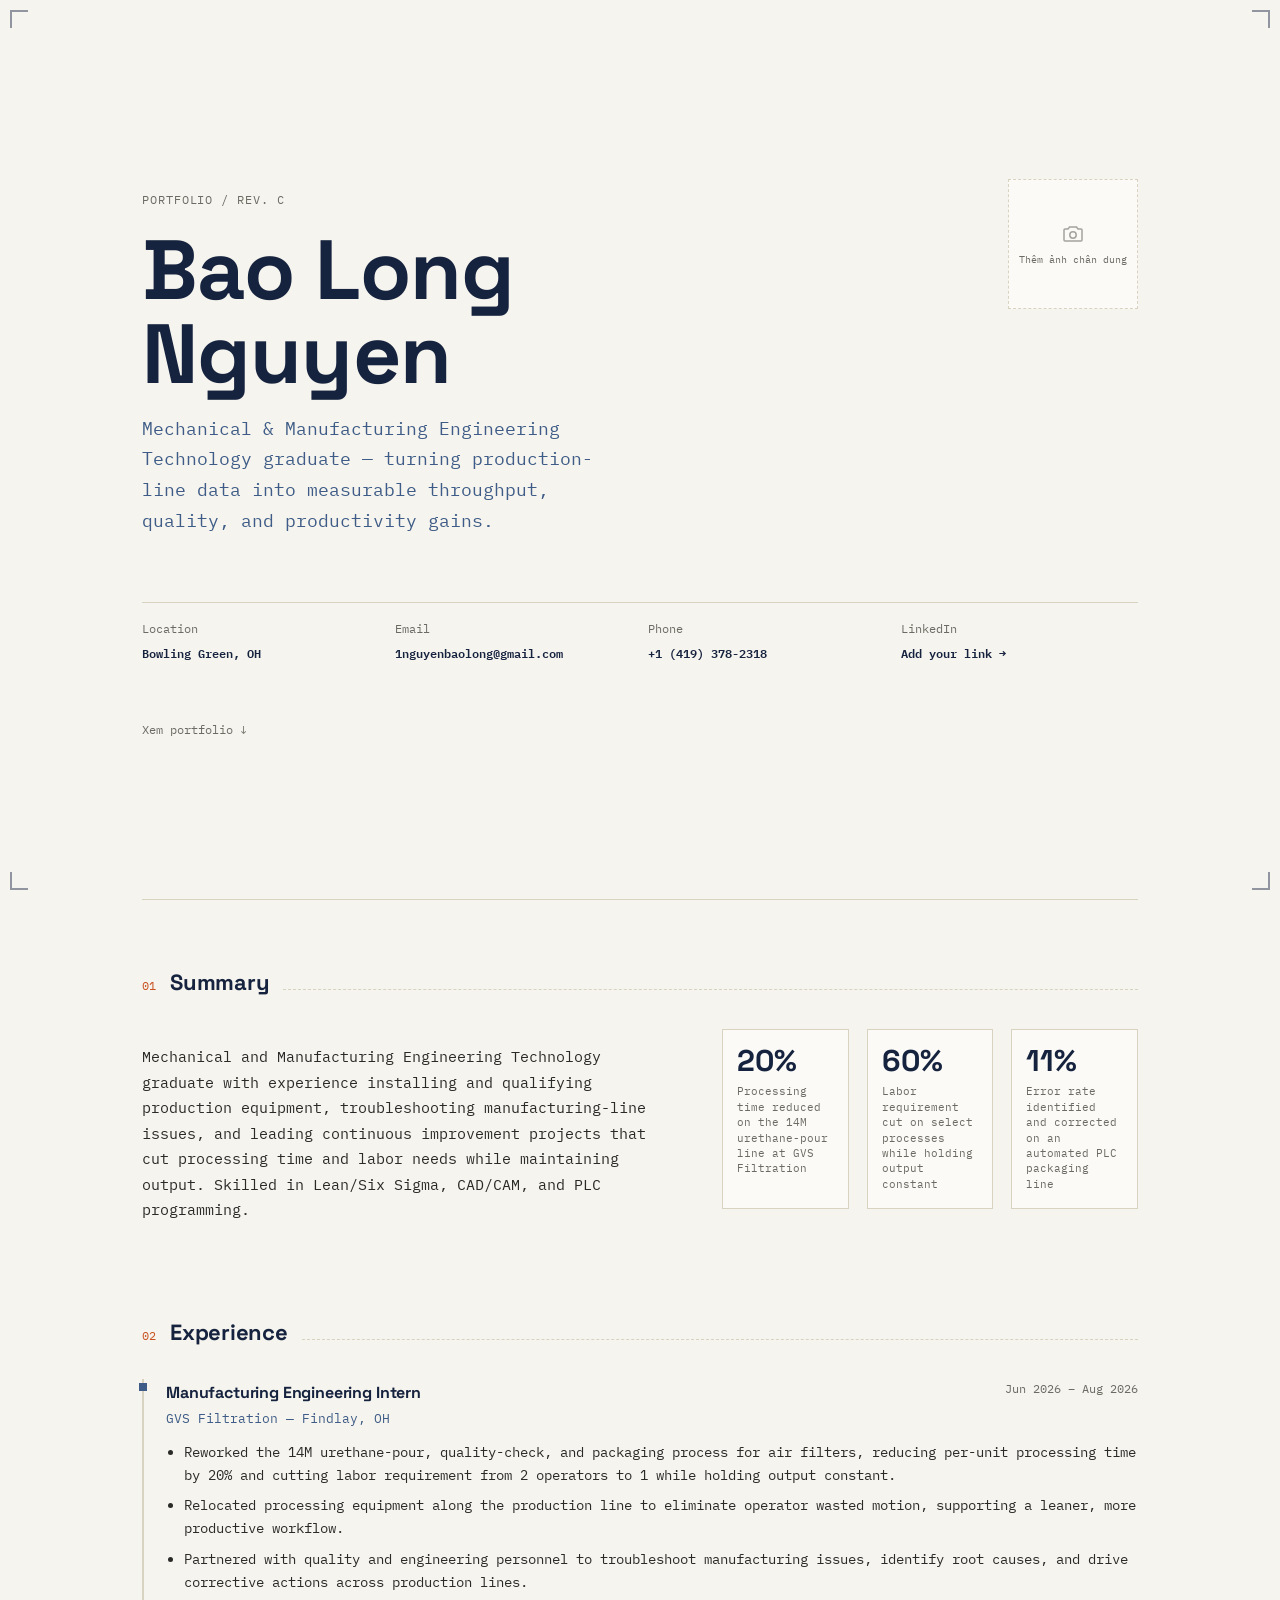
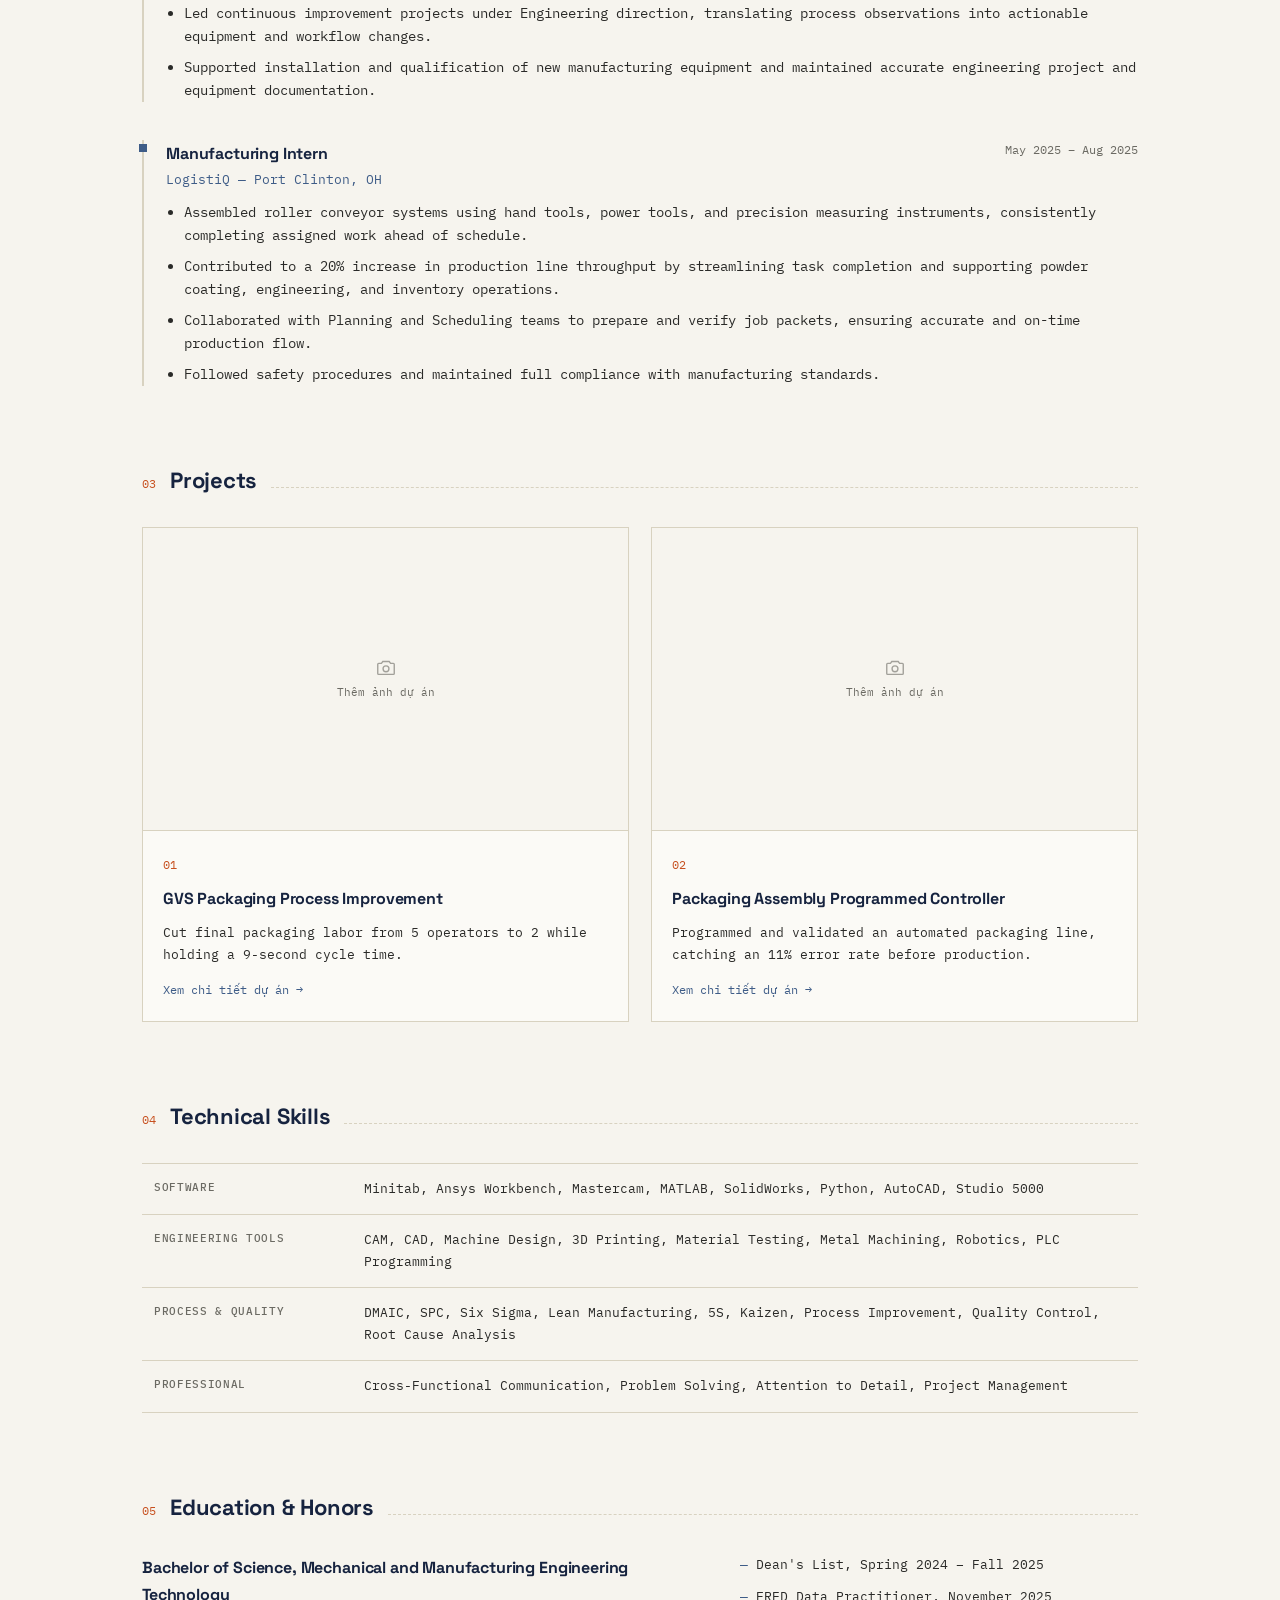
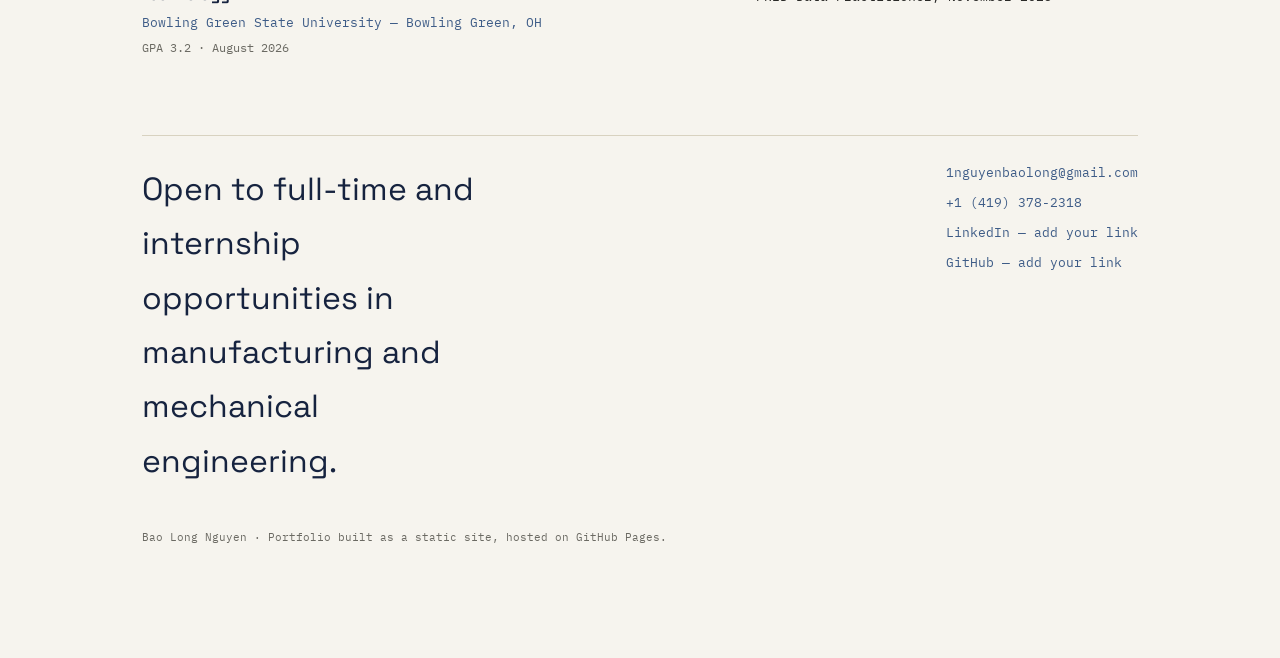
==== index.html @ e4878fff "Add initial portfolio HTML structureAdd cover-page homepage" ====
<!DOCTYPE html>
<html lang="en">
<head>
<meta charset="UTF-8">
<meta name="viewport" content="width=device-width, initial-scale=1.0">
<title>Bao Long Nguyen — Manufacturing &amp; Mechanical Engineering</title>
<meta name="description" content="Portfolio of Bao Long Nguyen, Manufacturing and Mechanical Engineering Technology graduate.">
<link rel="preconnect" href="https://fonts.googleapis.com">
<link rel="preconnect" href="https://fonts.gstatic.com" crossorigin>
<link href="https://fonts.googleapis.com/css2?family=Space+Grotesk:wght@500;600;700&family=IBM+Plex+Mono:wght@400;500;600&display=swap" rel="stylesheet">
<link rel="stylesheet" href="style.css">
</head>
<body>
<div class="corner-tl"></div><div class="corner-tr"></div><div class="corner-bl"></div><div class="corner-br"></div>

<div class="sheet">
  <header class="cover">
    <div class="cover-top">
      <div>
        <p class="label">Portfolio / Rev. C</p>
        <h1>Bao Long<br>Nguyen</h1>
      </div>
      <div class="photo-slot" id="profile-photo">
        <svg viewBox="0 0 24 24" fill="none" stroke="currentColor" stroke-width="1.5"><path d="M4 8h3l1.5-2h7L17 8h3a1 1 0 0 1 1 1v10a1 1 0 0 1-1 1H4a1 1 0 0 1-1-1V9a1 1 0 0 1 1-1z"/><circle cx="12" cy="14" r="3.2"/></svg>
        <span>Thêm ảnh chân dung</span>
      </div>
    </div>
    <p class="role">Mechanical &amp; Manufacturing Engineering Technology graduate — turning production-line data into measurable throughput, quality, and productivity gains.</p>
    <div class="titleblock">
      <div><span class="k">Location</span><span class="v">Bowling Green, OH</span></div>
      <div><span class="k">Email</span><a class="v" href="mailto:1nguyenbaolong@gmail.com">1nguyenbaolong@gmail.com</a></div>
      <div><span class="k">Phone</span><span class="v">+1 (419) 378-2318</span></div>
      <div><span class="k">LinkedIn</span><a class="v" href="#" target="_blank" rel="noopener">Add your link →</a></div>
    </div>
    <a class="scroll-cue" href="#about">Xem portfolio ↓</a>
  </header>

  <section id="about">
    <div class="sec-head"><span class="tag">01</span><h2>Summary</h2><div class="rule"></div></div>
    <div class="about-grid">
      <p>
        Mechanical and Manufacturing Engineering Technology graduate with experience installing and qualifying
        production equipment, troubleshooting manufacturing-line issues, and leading continuous improvement
        projects that cut processing time and labor needs while maintaining output. Skilled in Lean/Six Sigma,
        CAD/CAM, and PLC programming.
      </p>
      <div class="metrics">
        <div class="metric"><div class="num">20%</div><div class="cap">Processing time reduced on the 14M urethane-pour line at GVS Filtration</div></div>
        <div class="metric"><div class="num">60%</div><div class="cap">Labor requirement cut on select processes while holding output constant</div></div>
        <div class="metric"><div class="num">11%</div><div class="cap">Error rate identified and corrected on an automated PLC packaging line</div></div>
      </div>
    </div>
  </section>

  <section id="experience">
    <div class="sec-head"><span class="tag">02</span><h2>Experience</h2><div class="rule"></div></div>
    <div class="job">
      <div class="job-head">
        <div><h3>Manufacturing Engineering Intern</h3><div class="org">GVS Filtration — Findlay, OH</div></div>
        <div class="when">Jun 2026 – Aug 2026</div>
      </div>
      <ul>
        <li>Reworked the 14M urethane-pour, quality-check, and packaging process for air filters, reducing per-unit processing time by 20% and cutting labor requirement from 2 operators to 1 while holding output constant.</li>
        <li>Relocated processing equipment along the production line to eliminate operator wasted motion, supporting a leaner, more productive workflow.</li>
        <li>Partnered with quality and engineering personnel to troubleshoot manufacturing issues, identify root causes, and drive corrective actions across production lines.</li>
        <li>Led continuous improvement projects under Engineering direction, translating process observations into actionable equipment and workflow changes.</li>
        <li>Supported installation and qualification of new manufacturing equipment and maintained accurate engineering project and equipment documentation.</li>
      </ul>
    </div>
    <div class="job">
      <div class="job-head">
        <div><h3>Manufacturing Intern</h3><div class="org">LogistiQ — Port Clinton, OH</div></div>
        <div class="when">May 2025 – Aug 2025</div>
      </div>
      <ul>
        <li>Assembled roller conveyor systems using hand tools, power tools, and precision measuring instruments, consistently completing assigned work ahead of schedule.</li>
        <li>Contributed to a 20% increase in production line throughput by streamlining task completion and supporting powder coating, engineering, and inventory operations.</li>
        <li>Collaborated with Planning and Scheduling teams to prepare and verify job packets, ensuring accurate and on-time production flow.</li>
        <li>Followed safety procedures and maintained full compliance with manufacturing standards.</li>
      </ul>
    </div>
  </section>

  <section id="projects">
    <div class="sec-head"><span class="tag">03</span><h2>Projects</h2><div class="rule"></div></div>
    <div class="proj-grid">
      <a class="proj-card" href="projects/gvs-packaging.html">
        <div class="thumb">
          <svg viewBox="0 0 24 24" fill="none" stroke="currentColor" stroke-width="1.5"><path d="M4 8h3l1.5-2h7L17 8h3a1 1 0 0 1 1 1v10a1 1 0 0 1-1 1H4a1 1 0 0 1-1-1V9a1 1 0 0 1 1-1z"/><circle cx="12" cy="14" r="3.2"/></svg>
          <span>Thêm ảnh dự án</span>
        </div>
        <div class="body">
          <span class="tag">01</span>
          <h3>GVS Packaging Process Improvement</h3>
          <p class="teaser">Cut final packaging labor from 5 operators to 2 while holding a 9-second cycle time.</p>
          <span class="view">Xem chi tiết dự án →</span>
        </div>
      </a>
      <a class="proj-card" href="projects/plc-controller.html">
        <div class="thumb">
          <svg viewBox="0 0 24 24" fill="none" stroke="currentColor" stroke-width="1.5"><path d="M4 8h3l1.5-2h7L17 8h3a1 1 0 0 1 1 1v10a1 1 0 0 1-1 1H4a1 1 0 0 1-1-1V9a1 1 0 0 1 1-1z"/><circle cx="12" cy="14" r="3.2"/></svg>
          <span>Thêm ảnh dự án</span>
        </div>
        <div class="body">
          <span class="tag">02</span>
          <h3>Packaging Assembly Programmed Controller</h3>
          <p class="teaser">Programmed and validated an automated packaging line, catching an 11% error rate before production.</p>
          <span class="view">Xem chi tiết dự án →</span>
        </div>
      </a>
    </div>
  </section>

  <section id="skills">
    <div class="sec-head"><span class="tag">04</span><h2>Technical Skills</h2><div class="rule"></div></div>
    <table class="spec">
      <tr><th>Software</th><td>Minitab, Ansys Workbench, Mastercam, MATLAB, SolidWorks, Python, AutoCAD, Studio 5000</td></tr>
      <tr><th>Engineering Tools</th><td>CAM, CAD, Machine Design, 3D Printing, Material Testing, Metal Machining, Robotics, PLC Programming</td></tr>
      <tr><th>Process &amp; Quality</th><td>DMAIC, SPC, Six Sigma, Lean Manufacturing, 5S, Kaizen, Process Improvement, Quality Control, Root Cause Analysis</td></tr>
      <tr><th>Professional</th><td>Cross-Functional Communication, Problem Solving, Attention to Detail, Project Management</td></tr>
    </table>
  </section>

  <section id="education">
    <div class="sec-head"><span class="tag">05</span><h2>Education &amp; Honors</h2><div class="rule"></div></div>
    <div class="edu-grid">
      <div>
        <h3>Bachelor of Science, Mechanical and Manufacturing Engineering Technology</h3>
        <div class="org">Bowling Green State University — Bowling Green, OH</div>
        <div class="when">GPA 3.2 · August 2026</div>
      </div>
      <ul class="honors">
        <li>Dean's List, Spring 2024 – Fall 2025</li>
        <li>FRED Data Practitioner, November 2025</li>
      </ul>
    </div>
  </section>

  <footer id="contact">
    <div class="big">Open to full-time and internship opportunities in manufacturing and mechanical engineering.</div>
    <div class="links">
      <a href="mailto:1nguyenbaolong@gmail.com">1nguyenbaolong@gmail.com</a>
      <a href="tel:+14193782318">+1 (419) 378-2318</a>
      <a href="#" target="_blank" rel="noopener">LinkedIn — add your link</a>
      <a href="#" target="_blank" rel="noopener">GitHub — add your link</a>
    </div>
  </footer>
  <p class="fine">Bao Long Nguyen · Portfolio built as a static site, hosted on GitHub Pages.</p>
</div>

<script>
  const PROFILE_PHOTO = null; // <-- thay null bằng đường dẫn ảnh, ví dụ "images/profile.jpg"
  if (PROFILE_PHOTO) {
    document.getElementById('profile-photo').innerHTML = `<img src="${PROFILE_PHOTO}" alt="Bao Long Nguyen">`;
  }
</script>
</body>
</html>
---- style.css ----
:root{
  --ink:#16233F;
  --paper:#F6F4EE;
  --paper-raised:#FBFAF6;
  --line:#D8D2C0;
  --steel:#3E5C87;
  --signal:#C7501F;
  --graphite:#2A2A28;
  --muted:#6B6A63;
}
*{box-sizing:border-box;}
html{scroll-behavior:smooth;}
body{
  margin:0; background:var(--paper); color:var(--graphite);
  font-family:'IBM Plex Mono', ui-monospace, SFMono-Regular, Menlo, monospace;
  font-size:15px; line-height:1.7; -webkit-font-smoothing:antialiased;
}
h1,h2,h3,h4{ font-family:'Space Grotesk', ui-sans-serif, system-ui, sans-serif; color:var(--ink); margin:0; letter-spacing:-0.01em; }
a{ color:var(--steel); }
a:focus-visible, button:focus-visible{ outline:2px solid var(--signal); outline-offset:3px; }

.sheet{ max-width:1040px; margin:0 auto; padding:0 22px 60px; position:relative; }
.corner-tl, .corner-tr, .corner-bl, .corner-br{
  content:""; position:fixed; width:18px; height:18px; border-color:var(--ink); border-style:solid; opacity:.45; z-index:5;
}
.corner-tl{ top:10px; left:10px; border-width:2px 0 0 2px; }
.corner-tr{ top:10px; right:10px; border-width:2px 2px 0 0; }
.corner-bl{ bottom:10px; left:10px; border-width:0 0 2px 2px; }
.corner-br{ bottom:10px; right:10px; border-width:0 2px 2px 0; }

.label{ font-family:'IBM Plex Mono', monospace; font-size:11.5px; letter-spacing:.08em; text-transform:uppercase; color:var(--muted); }

/* Top nav shown on project pages */
.pagenav{ max-width:1040px; margin:0 auto; padding:22px 22px 0; }
.pagenav a{ color:var(--ink); text-decoration:none; font-size:12.5px; letter-spacing:.06em; text-transform:uppercase; }
.pagenav a:hover{ color:var(--signal); }

/* COVER — full-height title page */
.cover{
  min-height:100svh; display:flex; flex-direction:column; justify-content:center;
  padding:60px 0 40px; border-bottom:1px solid var(--line);
}
.cover-top{ display:flex; justify-content:space-between; align-items:flex-start; gap:24px; }
.cover h1{ font-size:clamp(42px,8vw,84px); line-height:1; margin-top:18px; }
.cover .role{ margin-top:18px; font-size:18px; color:var(--steel); max-width:44ch; }
.cover .titleblock{ margin-top:48px; border-top:1px solid var(--line); padding-top:16px; display:grid; grid-template-columns:repeat(4,1fr); gap:16px; }
.cover .titleblock div{ font-size:12px; }
.cover .titleblock .k{ color:var(--muted); display:block; margin-bottom:3px; }
.cover .titleblock .v{ color:var(--ink); font-weight:600; text-decoration:none; }
.cover .titleblock a.v:hover{ color:var(--signal); }
.scroll-cue{ margin-top:56px; font-size:12px; color:var(--muted); text-decoration:none; display:inline-block; }
.scroll-cue:hover{ color:var(--signal); }

.photo-slot{
  width:130px; height:130px; border:1.5px dashed var(--line); background:var(--paper-raised);
  display:flex; flex-direction:column; align-items:center; justify-content:center; gap:8px;
  text-align:center; padding:10px; color:var(--muted); font-size:10px; line-height:1.4; flex-shrink:0;
}
.photo-slot img{ width:100%; height:100%; object-fit:cover; }
.photo-slot svg{ width:24px; height:24px; opacity:.6; }

section{ margin-bottom:76px; scroll-margin-top:24px; }
.sec-head{ display:flex; align-items:baseline; gap:14px; margin:64px 0 28px; }
.sec-head .tag{ color:var(--signal); font-size:12px; }
.sec-head h2{ font-size:22px; }
.sec-head .rule{ flex:1; border-top:1px dashed var(--line); }

.about-grid{ display:grid; grid-template-columns:1.3fr 1fr; gap:40px; align-items:start; }
.about-grid p{ max-width:56ch; color:var(--graphite); }
.metrics{ display:grid; grid-template-columns:1fr 1fr 1fr; gap:18px; }
.metric{ border:1px solid var(--line); background:var(--paper-raised); padding:16px 14px; }
.metric .num{ font-family:'Space Grotesk', sans-serif; font-size:30px; font-weight:700; color:var(--ink); line-height:1; }
.metric .cap{ margin-top:8px; font-size:11px; color:var(--muted); line-height:1.4; }

.job{ border-left:2px solid var(--line); padding-left:22px; margin-bottom:38px; position:relative; }
.job::before{ content:""; position:absolute; left:-5px; top:4px; width:8px; height:8px; background:var(--steel); }
.job-head{ display:flex; flex-wrap:wrap; justify-content:space-between; gap:8px 20px; margin-bottom:10px; }
.job-head h3{ font-size:16px; }
.job-head .org{ color:var(--steel); font-size:13px; margin-top:2px; }
.job-head .when{ font-size:12px; color:var(--muted); white-space:nowrap; }
.job ul{ margin:0; padding-left:18px; }
.job li{ margin-bottom:8px; font-size:13.5px; color:var(--graphite); }

/* PROJECT TEASER GRID on the cover page */
.proj-grid{ display:grid; grid-template-columns:1fr 1fr; gap:22px; }
.proj-card{ display:block; border:1px solid var(--line); background:var(--paper-raised); text-decoration:none; color:inherit; }
.proj-card:hover{ border-color:var(--steel); }
.proj-card .thumb{
  aspect-ratio:16/10; border-bottom:1px solid var(--line); background:var(--paper);
  display:flex; flex-direction:column; align-items:center; justify-content:center; gap:6px;
  color:var(--muted); font-size:10.5px; text-align:center;
}
.proj-card .thumb svg{ width:22px; height:22px; opacity:.6; }
.proj-card .body{ padding:20px; }
.proj-card .tag{ color:var(--signal); font-size:12px; }
.proj-card h3{ font-size:16px; margin-top:8px; }
.proj-card .teaser{ font-size:13px; color:var(--graphite); margin-top:10px; }
.proj-card .view{ display:block; margin-top:14px; font-size:12px; color:var(--steel); }
.proj-card:hover .view{ color:var(--signal); }

/* PROJECT PAGE */
.proj-hero{ padding-top:36px; margin-bottom:36px; }
.proj-hero h1{ font-size:clamp(30px,5vw,44px); max-width:20ch; }
.proj-hero .when{ display:block; margin-top:10px; font-size:12.5px; color:var(--muted); }
.proj-hero .outcome{ font-family:'Space Grotesk', sans-serif; font-size:19px; font-weight:600; color:var(--ink); max-width:70ch; margin-top:22px; line-height:1.45; }

.visuals-big{ display:grid; grid-template-columns:1.6fr 1fr; gap:14px; margin-bottom:56px; }
.visuals-big .visual-slot:first-child{ grid-row:span 2; }
.visual-slot{
  aspect-ratio:4/3; border:1.5px dashed var(--line); background:var(--paper-raised);
  display:flex; flex-direction:column; align-items:center; justify-content:center; gap:8px;
  color:var(--muted); font-size:11px; text-align:center; padding:8px;
}
.visual-slot svg{ width:26px; height:26px; opacity:.6; }
.visuals-big img{ width:100%; height:100%; object-fit:cover; display:block; border:1px solid var(--line); }

.proj-body{ display:grid; grid-template-columns:1fr 1fr 1fr; gap:28px; margin-bottom:60px; }
.proj-body h4{ font-size:11px; text-transform:uppercase; letter-spacing:.06em; color:var(--muted); margin-bottom:12px; font-weight:500; font-family:'IBM Plex Mono',monospace; }
.proj-body p{ font-size:13.5px; color:var(--graphite); margin:0; }
.proj-body ul{ margin:0; padding-left:16px; }
.proj-body li{ font-size:13.5px; margin-bottom:8px; color:var(--graphite); }

/* SKILLS spec table */
.spec{ width:100%; border-collapse:collapse; font-size:13px; }
.spec tr{ border-top:1px solid var(--line); }
.spec tr:last-child{ border-bottom:1px solid var(--line); }
.spec th, .spec td{ text-align:left; padding:14px 12px; vertical-align:top; }
.spec th{ width:210px; color:var(--muted); font-weight:500; text-transform:uppercase; font-size:11px; letter-spacing:.06em; }
.spec td{ color:var(--graphite); }

.edu-grid{ display:grid; grid-template-columns:1.4fr 1fr; gap:40px; }
.edu-grid h3{ font-size:16px; }
.edu-grid .org{ color:var(--steel); font-size:13px; margin-top:4px; }
.edu-grid .when{ font-size:12px; color:var(--muted); margin-top:4px; }
.honors{ padding:0; margin:0; }
.honors li{ font-size:13px; margin-bottom:10px; color:var(--graphite); list-style:none; padding-left:16px; position:relative; }
.honors li::before{ content:"—"; position:absolute; left:0; color:var(--steel); }

footer{ border-top:1px solid var(--line); padding-top:26px; display:flex; flex-wrap:wrap; justify-content:space-between; gap:20px; }
footer .big{ font-family:'Space Grotesk', sans-serif; font-size:clamp(22px,4vw,32px); color:var(--ink); max-width:16ch; }
footer .links{ display:flex; flex-direction:column; gap:8px; font-size:13px; }
footer .links a{ text-decoration:none; }
footer .links a:hover{ color:var(--signal); }
.fine{ margin-top:40px; font-size:11px; color:var(--muted); padding-bottom:40px; }

@media (max-width: 760px){
  .cover-top{ flex-direction:column; }
  .about-grid, .edu-grid{ grid-template-columns:1fr; }
  .cover .titleblock{ grid-template-columns:1fr 1fr; }
  .metrics{ grid-template-columns:1fr; }
  .proj-grid{ grid-template-columns:1fr; }
  .visuals-big{ grid-template-columns:1fr; }
  .visuals-big .visual-slot:first-child{ grid-row:auto; }
  .proj-body{ grid-template-columns:1fr; }
  .spec th{ width:140px; }
}
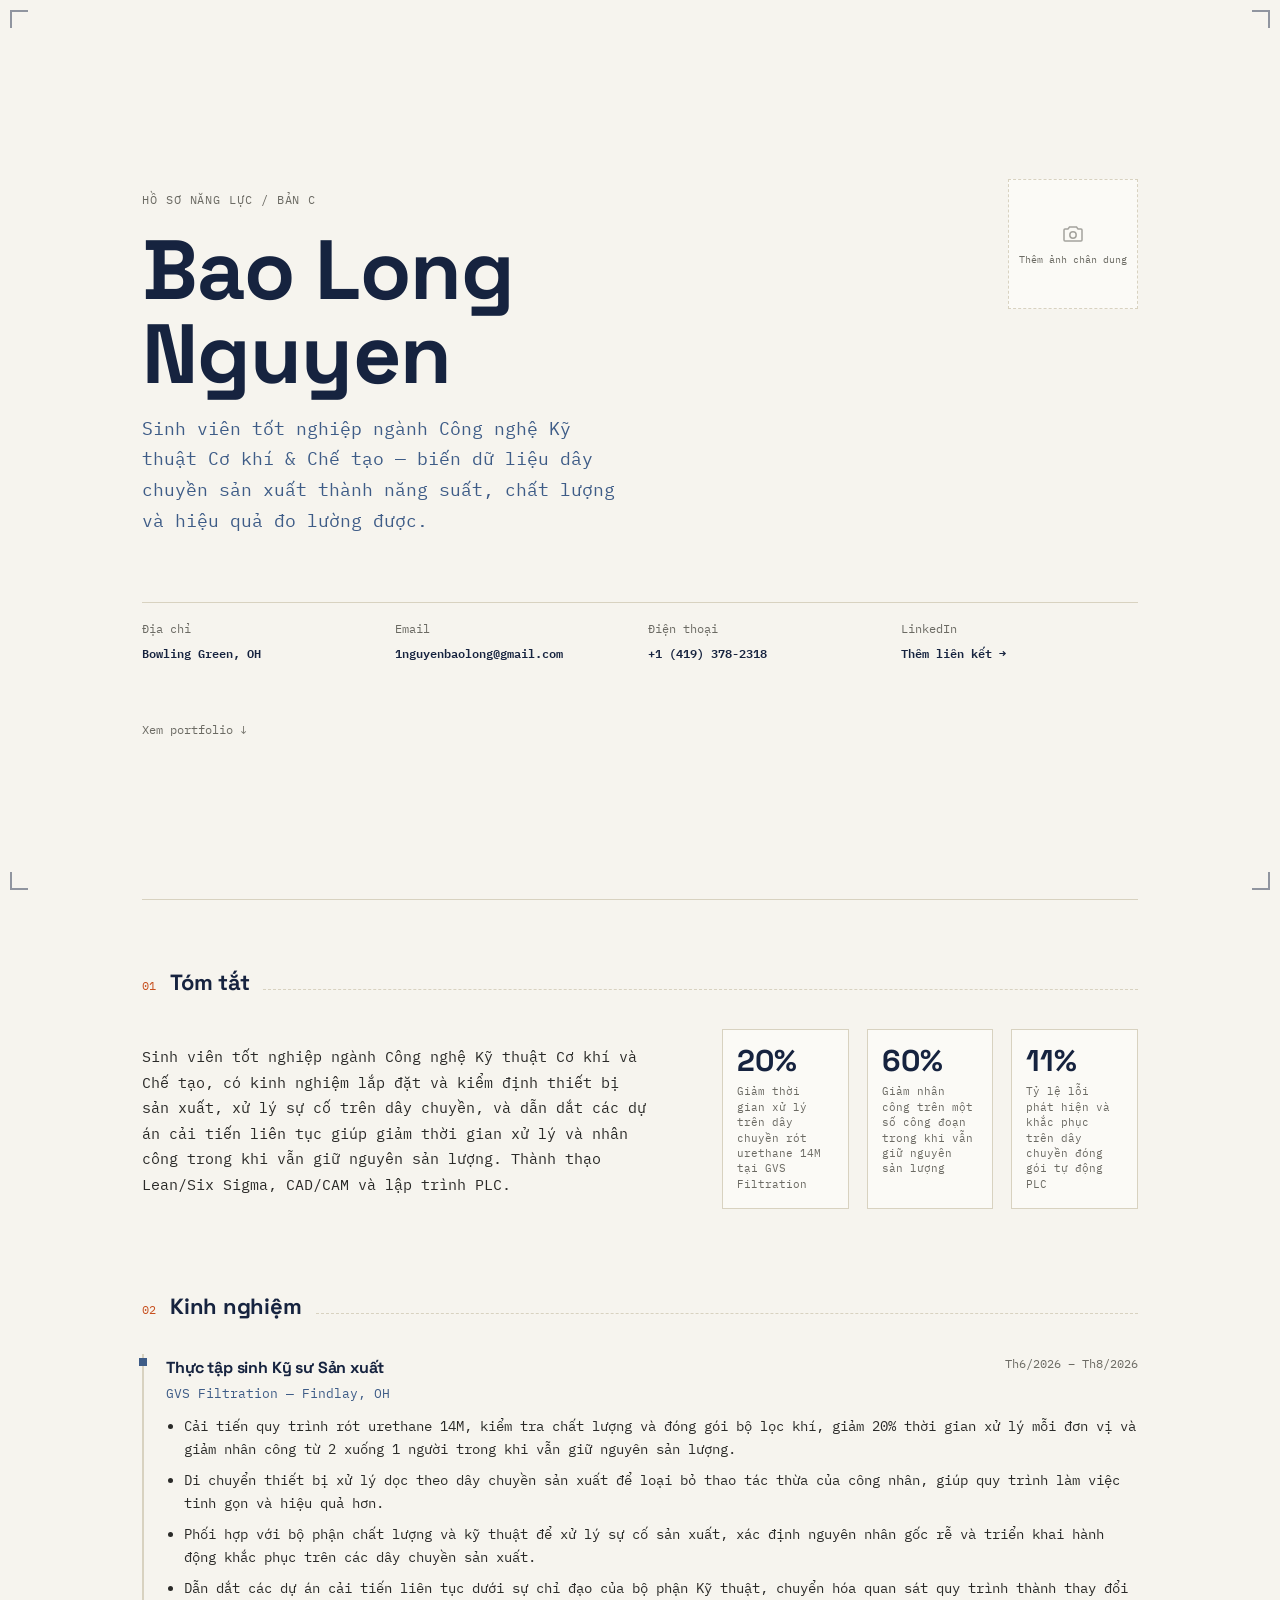
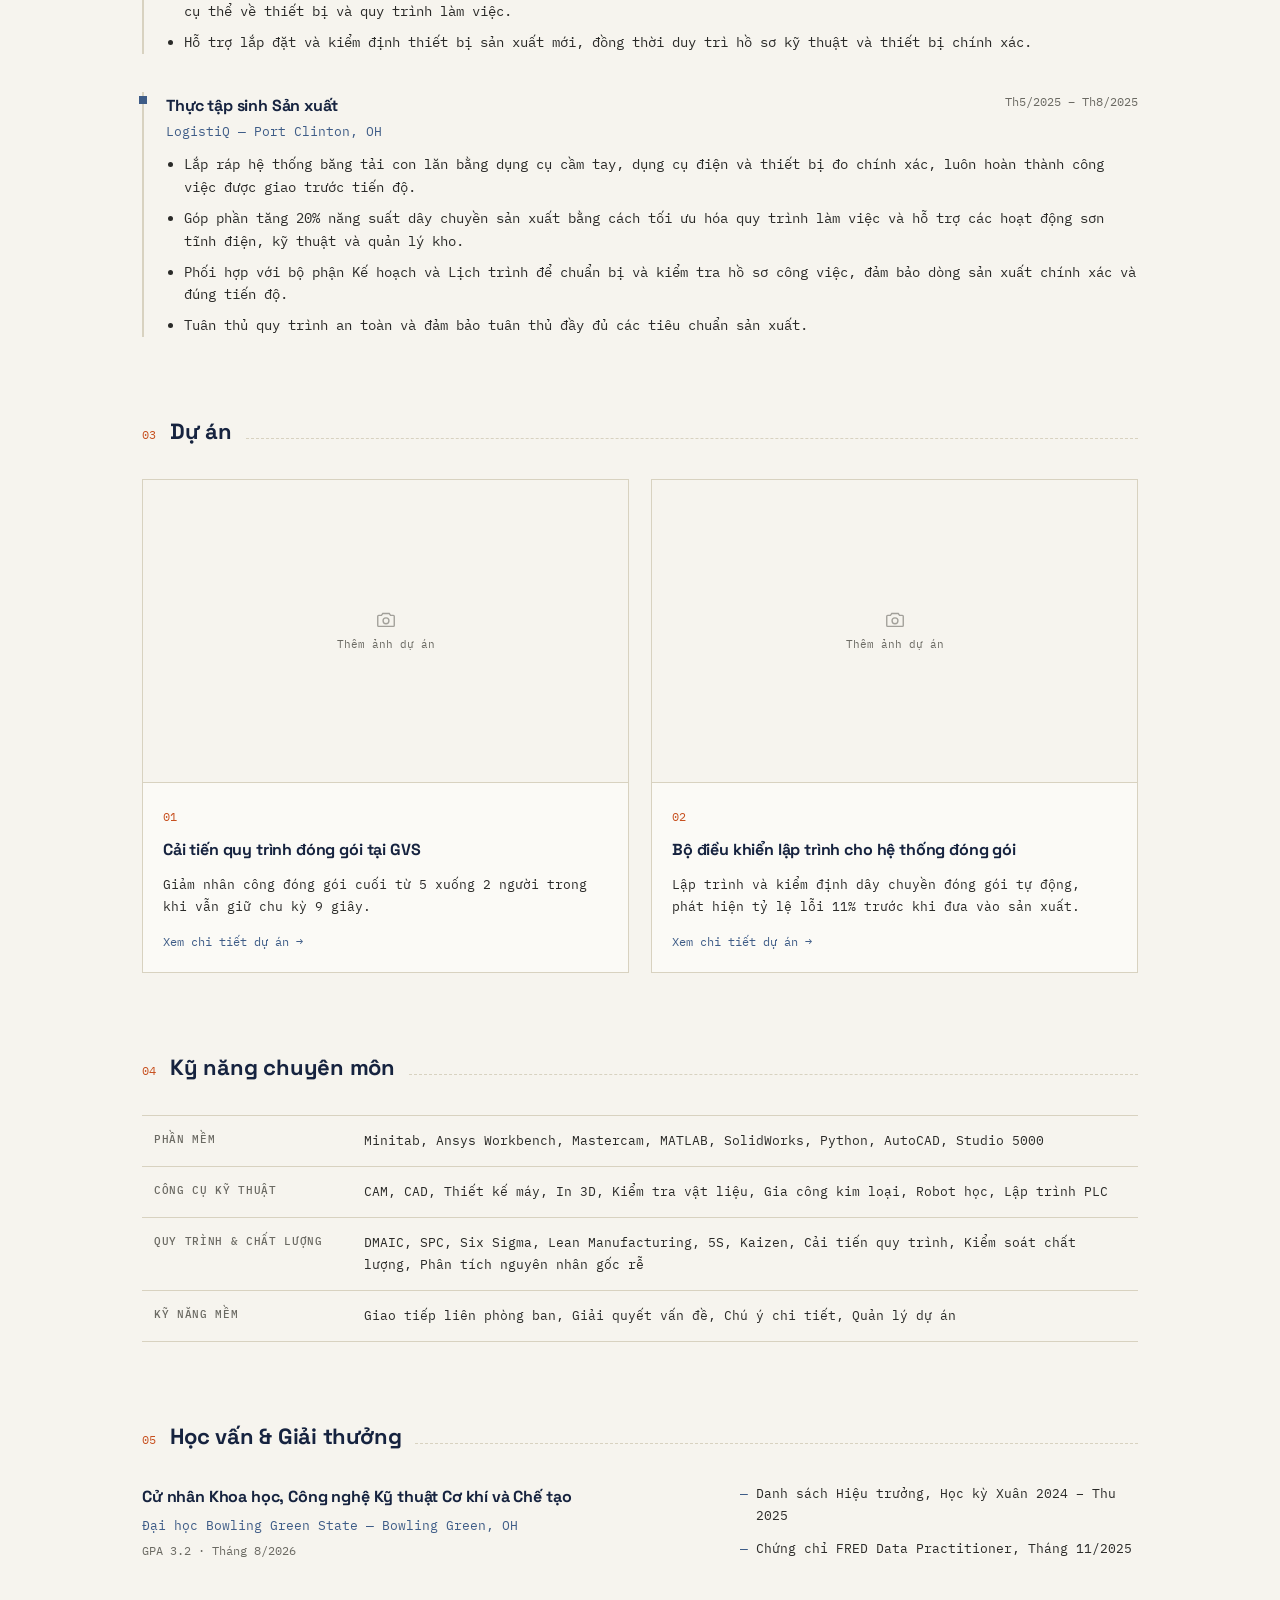
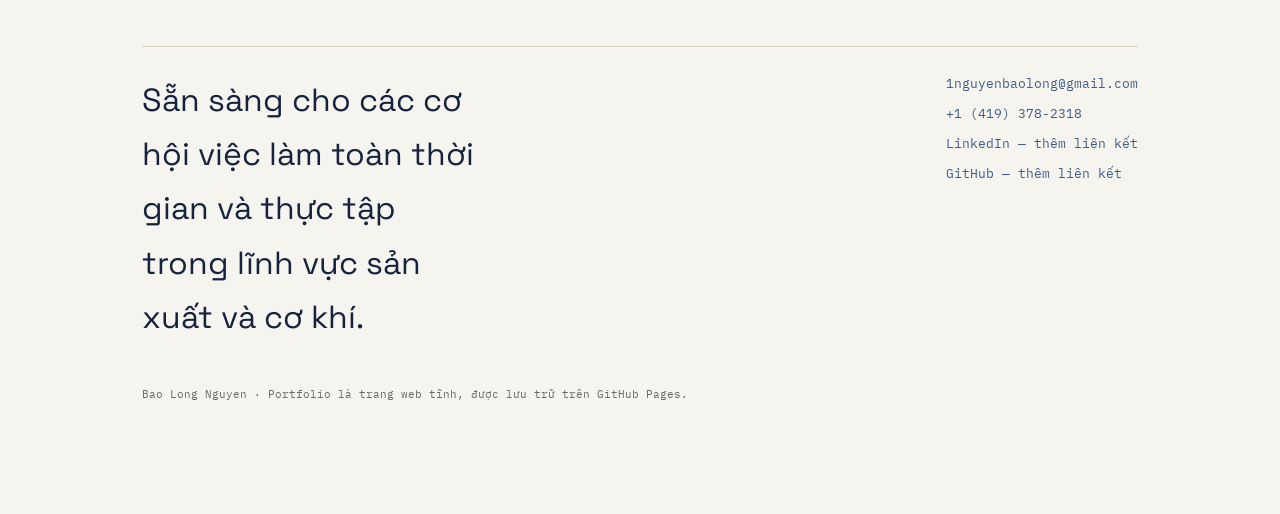
==== commit bbb71f60: "Translate index.html content to Vietnamese" ====
--- a/index.html
+++ b/index.html
@@ -1,10 +1,10 @@
 <!DOCTYPE html>
-<html lang="en">
+<html lang="vi">
 <head>
 <meta charset="UTF-8">
 <meta name="viewport" content="width=device-width, initial-scale=1.0">
-<title>Bao Long Nguyen — Manufacturing &amp; Mechanical Engineering</title>
-<meta name="description" content="Portfolio of Bao Long Nguyen, Manufacturing and Mechanical Engineering Technology graduate.">
+<title>Bao Long Nguyen — Kỹ sư Cơ khí &amp; Chế tạo</title>
+<meta name="description" content="Hồ sơ năng lực của Bao Long Nguyen, sinh viên tốt nghiệp ngành Công nghệ Kỹ thuật Cơ khí và Chế tạo.">
 <link rel="preconnect" href="https://fonts.googleapis.com">
 <link rel="preconnect" href="https://fonts.gstatic.com" crossorigin>
 <link href="https://fonts.googleapis.com/css2?family=Space+Grotesk:wght@500;600;700&family=IBM+Plex+Mono:wght@400;500;600&display=swap" rel="stylesheet">
@@ -17,7 +17,7 @@
   <header class="cover">
     <div class="cover-top">
       <div>
-        <p class="label">Portfolio / Rev. C</p>
+        <p class="label">Hồ sơ năng lực / Bản C</p>
         <h1>Bao Long<br>Nguyen</h1>
       </div>
       <div class="photo-slot" id="profile-photo">
@@ -25,64 +25,64 @@
         <span>Thêm ảnh chân dung</span>
       </div>
     </div>
-    <p class="role">Mechanical &amp; Manufacturing Engineering Technology graduate — turning production-line data into measurable throughput, quality, and productivity gains.</p>
+    <p class="role">Sinh viên tốt nghiệp ngành Công nghệ Kỹ thuật Cơ khí &amp; Chế tạo — biến dữ liệu dây chuyền sản xuất thành năng suất, chất lượng và hiệu quả đo lường được.</p>
     <div class="titleblock">
-      <div><span class="k">Location</span><span class="v">Bowling Green, OH</span></div>
+      <div><span class="k">Địa chỉ</span><span class="v">Bowling Green, OH</span></div>
       <div><span class="k">Email</span><a class="v" href="mailto:1nguyenbaolong@gmail.com">1nguyenbaolong@gmail.com</a></div>
-      <div><span class="k">Phone</span><span class="v">+1 (419) 378-2318</span></div>
-      <div><span class="k">LinkedIn</span><a class="v" href="#" target="_blank" rel="noopener">Add your link →</a></div>
+      <div><span class="k">Điện thoại</span><span class="v">+1 (419) 378-2318</span></div>
+      <div><span class="k">LinkedIn</span><a class="v" href="#" target="_blank" rel="noopener">Thêm liên kết →</a></div>
     </div>
     <a class="scroll-cue" href="#about">Xem portfolio ↓</a>
   </header>
 
   <section id="about">
-    <div class="sec-head"><span class="tag">01</span><h2>Summary</h2><div class="rule"></div></div>
+    <div class="sec-head"><span class="tag">01</span><h2>Tóm tắt</h2><div class="rule"></div></div>
     <div class="about-grid">
       <p>
-        Mechanical and Manufacturing Engineering Technology graduate with experience installing and qualifying
-        production equipment, troubleshooting manufacturing-line issues, and leading continuous improvement
-        projects that cut processing time and labor needs while maintaining output. Skilled in Lean/Six Sigma,
-        CAD/CAM, and PLC programming.
+        Sinh viên tốt nghiệp ngành Công nghệ Kỹ thuật Cơ khí và Chế tạo, có kinh nghiệm lắp đặt và kiểm định
+        thiết bị sản xuất, xử lý sự cố trên dây chuyền, và dẫn dắt các dự án cải tiến liên tục giúp giảm
+        thời gian xử lý và nhân công trong khi vẫn giữ nguyên sản lượng. Thành thạo Lean/Six Sigma, CAD/CAM
+        và lập trình PLC.
       </p>
       <div class="metrics">
-        <div class="metric"><div class="num">20%</div><div class="cap">Processing time reduced on the 14M urethane-pour line at GVS Filtration</div></div>
-        <div class="metric"><div class="num">60%</div><div class="cap">Labor requirement cut on select processes while holding output constant</div></div>
-        <div class="metric"><div class="num">11%</div><div class="cap">Error rate identified and corrected on an automated PLC packaging line</div></div>
+        <div class="metric"><div class="num">20%</div><div class="cap">Giảm thời gian xử lý trên dây chuyền rót urethane 14M tại GVS Filtration</div></div>
+        <div class="metric"><div class="num">60%</div><div class="cap">Giảm nhân công trên một số công đoạn trong khi vẫn giữ nguyên sản lượng</div></div>
+        <div class="metric"><div class="num">11%</div><div class="cap">Tỷ lệ lỗi phát hiện và khắc phục trên dây chuyền đóng gói tự động PLC</div></div>
       </div>
     </div>
   </section>
 
   <section id="experience">
-    <div class="sec-head"><span class="tag">02</span><h2>Experience</h2><div class="rule"></div></div>
+    <div class="sec-head"><span class="tag">02</span><h2>Kinh nghiệm</h2><div class="rule"></div></div>
     <div class="job">
       <div class="job-head">
-        <div><h3>Manufacturing Engineering Intern</h3><div class="org">GVS Filtration — Findlay, OH</div></div>
-        <div class="when">Jun 2026 – Aug 2026</div>
+        <div><h3>Thực tập sinh Kỹ sư Sản xuất</h3><div class="org">GVS Filtration — Findlay, OH</div></div>
+        <div class="when">Th6/2026 – Th8/2026</div>
       </div>
       <ul>
-        <li>Reworked the 14M urethane-pour, quality-check, and packaging process for air filters, reducing per-unit processing time by 20% and cutting labor requirement from 2 operators to 1 while holding output constant.</li>
-        <li>Relocated processing equipment along the production line to eliminate operator wasted motion, supporting a leaner, more productive workflow.</li>
-        <li>Partnered with quality and engineering personnel to troubleshoot manufacturing issues, identify root causes, and drive corrective actions across production lines.</li>
-        <li>Led continuous improvement projects under Engineering direction, translating process observations into actionable equipment and workflow changes.</li>
-        <li>Supported installation and qualification of new manufacturing equipment and maintained accurate engineering project and equipment documentation.</li>
+        <li>Cải tiến quy trình rót urethane 14M, kiểm tra chất lượng và đóng gói bộ lọc khí, giảm 20% thời gian xử lý mỗi đơn vị và giảm nhân công từ 2 xuống 1 người trong khi vẫn giữ nguyên sản lượng.</li>
+        <li>Di chuyển thiết bị xử lý dọc theo dây chuyền sản xuất để loại bỏ thao tác thừa của công nhân, giúp quy trình làm việc tinh gọn và hiệu quả hơn.</li>
+        <li>Phối hợp với bộ phận chất lượng và kỹ thuật để xử lý sự cố sản xuất, xác định nguyên nhân gốc rễ và triển khai hành động khắc phục trên các dây chuyền sản xuất.</li>
+        <li>Dẫn dắt các dự án cải tiến liên tục dưới sự chỉ đạo của bộ phận Kỹ thuật, chuyển hóa quan sát quy trình thành thay đổi cụ thể về thiết bị và quy trình làm việc.</li>
+        <li>Hỗ trợ lắp đặt và kiểm định thiết bị sản xuất mới, đồng thời duy trì hồ sơ kỹ thuật và thiết bị chính xác.</li>
       </ul>
     </div>
     <div class="job">
       <div class="job-head">
-        <div><h3>Manufacturing Intern</h3><div class="org">LogistiQ — Port Clinton, OH</div></div>
-        <div class="when">May 2025 – Aug 2025</div>
+        <div><h3>Thực tập sinh Sản xuất</h3><div class="org">LogistiQ — Port Clinton, OH</div></div>
+        <div class="when">Th5/2025 – Th8/2025</div>
       </div>
       <ul>
-        <li>Assembled roller conveyor systems using hand tools, power tools, and precision measuring instruments, consistently completing assigned work ahead of schedule.</li>
-        <li>Contributed to a 20% increase in production line throughput by streamlining task completion and supporting powder coating, engineering, and inventory operations.</li>
-        <li>Collaborated with Planning and Scheduling teams to prepare and verify job packets, ensuring accurate and on-time production flow.</li>
-        <li>Followed safety procedures and maintained full compliance with manufacturing standards.</li>
+        <li>Lắp ráp hệ thống băng tải con lăn bằng dụng cụ cầm tay, dụng cụ điện và thiết bị đo chính xác, luôn hoàn thành công việc được giao trước tiến độ.</li>
+        <li>Góp phần tăng 20% năng suất dây chuyền sản xuất bằng cách tối ưu hóa quy trình làm việc và hỗ trợ các hoạt động sơn tĩnh điện, kỹ thuật và quản lý kho.</li>
+        <li>Phối hợp với bộ phận Kế hoạch và Lịch trình để chuẩn bị và kiểm tra hồ sơ công việc, đảm bảo dòng sản xuất chính xác và đúng tiến độ.</li>
+        <li>Tuân thủ quy trình an toàn và đảm bảo tuân thủ đầy đủ các tiêu chuẩn sản xuất.</li>
       </ul>
     </div>
   </section>
 
   <section id="projects">
-    <div class="sec-head"><span class="tag">03</span><h2>Projects</h2><div class="rule"></div></div>
+    <div class="sec-head"><span class="tag">03</span><h2>Dự án</h2><div class="rule"></div></div>
     <div class="proj-grid">
       <a class="proj-card" href="projects/gvs-packaging.html">
         <div class="thumb">
@@ -91,8 +91,8 @@
         </div>
         <div class="body">
           <span class="tag">01</span>
-          <h3>GVS Packaging Process Improvement</h3>
-          <p class="teaser">Cut final packaging labor from 5 operators to 2 while holding a 9-second cycle time.</p>
+          <h3>Cải tiến quy trình đóng gói tại GVS</h3>
+          <p class="teaser">Giảm nhân công đóng gói cuối từ 5 xuống 2 người trong khi vẫn giữ chu kỳ 9 giây.</p>
           <span class="view">Xem chi tiết dự án →</span>
         </div>
       </a>
@@ -103,8 +103,8 @@
         </div>
         <div class="body">
           <span class="tag">02</span>
-          <h3>Packaging Assembly Programmed Controller</h3>
-          <p class="teaser">Programmed and validated an automated packaging line, catching an 11% error rate before production.</p>
+          <h3>Bộ điều khiển lập trình cho hệ thống đóng gói</h3>
+          <p class="teaser">Lập trình và kiểm định dây chuyền đóng gói tự động, phát hiện tỷ lệ lỗi 11% trước khi đưa vào sản xuất.</p>
           <span class="view">Xem chi tiết dự án →</span>
         </div>
       </a>
@@ -112,40 +112,40 @@
   </section>
 
   <section id="skills">
-    <div class="sec-head"><span class="tag">04</span><h2>Technical Skills</h2><div class="rule"></div></div>
+    <div class="sec-head"><span class="tag">04</span><h2>Kỹ năng chuyên môn</h2><div class="rule"></div></div>
     <table class="spec">
-      <tr><th>Software</th><td>Minitab, Ansys Workbench, Mastercam, MATLAB, SolidWorks, Python, AutoCAD, Studio 5000</td></tr>
-      <tr><th>Engineering Tools</th><td>CAM, CAD, Machine Design, 3D Printing, Material Testing, Metal Machining, Robotics, PLC Programming</td></tr>
-      <tr><th>Process &amp; Quality</th><td>DMAIC, SPC, Six Sigma, Lean Manufacturing, 5S, Kaizen, Process Improvement, Quality Control, Root Cause Analysis</td></tr>
-      <tr><th>Professional</th><td>Cross-Functional Communication, Problem Solving, Attention to Detail, Project Management</td></tr>
+      <tr><th>Phần mềm</th><td>Minitab, Ansys Workbench, Mastercam, MATLAB, SolidWorks, Python, AutoCAD, Studio 5000</td></tr>
+      <tr><th>Công cụ kỹ thuật</th><td>CAM, CAD, Thiết kế máy, In 3D, Kiểm tra vật liệu, Gia công kim loại, Robot học, Lập trình PLC</td></tr>
+      <tr><th>Quy trình &amp; Chất lượng</th><td>DMAIC, SPC, Six Sigma, Lean Manufacturing, 5S, Kaizen, Cải tiến quy trình, Kiểm soát chất lượng, Phân tích nguyên nhân gốc rễ</td></tr>
+      <tr><th>Kỹ năng mềm</th><td>Giao tiếp liên phòng ban, Giải quyết vấn đề, Chú ý chi tiết, Quản lý dự án</td></tr>
     </table>
   </section>
 
   <section id="education">
-    <div class="sec-head"><span class="tag">05</span><h2>Education &amp; Honors</h2><div class="rule"></div></div>
+    <div class="sec-head"><span class="tag">05</span><h2>Học vấn &amp; Giải thưởng</h2><div class="rule"></div></div>
     <div class="edu-grid">
       <div>
-        <h3>Bachelor of Science, Mechanical and Manufacturing Engineering Technology</h3>
-        <div class="org">Bowling Green State University — Bowling Green, OH</div>
-        <div class="when">GPA 3.2 · August 2026</div>
+        <h3>Cử nhân Khoa học, Công nghệ Kỹ thuật Cơ khí và Chế tạo</h3>
+        <div class="org">Đại học Bowling Green State — Bowling Green, OH</div>
+        <div class="when">GPA 3.2 · Tháng 8/2026</div>
       </div>
       <ul class="honors">
-        <li>Dean's List, Spring 2024 – Fall 2025</li>
-        <li>FRED Data Practitioner, November 2025</li>
+        <li>Danh sách Hiệu trưởng, Học kỳ Xuân 2024 – Thu 2025</li>
+        <li>Chứng chỉ FRED Data Practitioner, Tháng 11/2025</li>
       </ul>
     </div>
   </section>
 
   <footer id="contact">
-    <div class="big">Open to full-time and internship opportunities in manufacturing and mechanical engineering.</div>
+    <div class="big">Sẵn sàng cho các cơ hội việc làm toàn thời gian và thực tập trong lĩnh vực sản xuất và cơ khí.</div>
     <div class="links">
       <a href="mailto:1nguyenbaolong@gmail.com">1nguyenbaolong@gmail.com</a>
       <a href="tel:+14193782318">+1 (419) 378-2318</a>
-      <a href="#" target="_blank" rel="noopener">LinkedIn — add your link</a>
-      <a href="#" target="_blank" rel="noopener">GitHub — add your link</a>
+      <a href="#" target="_blank" rel="noopener">LinkedIn — thêm liên kết</a>
+      <a href="#" target="_blank" rel="noopener">GitHub — thêm liên kết</a>
     </div>
   </footer>
-  <p class="fine">Bao Long Nguyen · Portfolio built as a static site, hosted on GitHub Pages.</p>
+  <p class="fine">Bao Long Nguyen · Portfolio là trang web tĩnh, được lưu trữ trên GitHub Pages.</p>
 </div>
 
 <script>
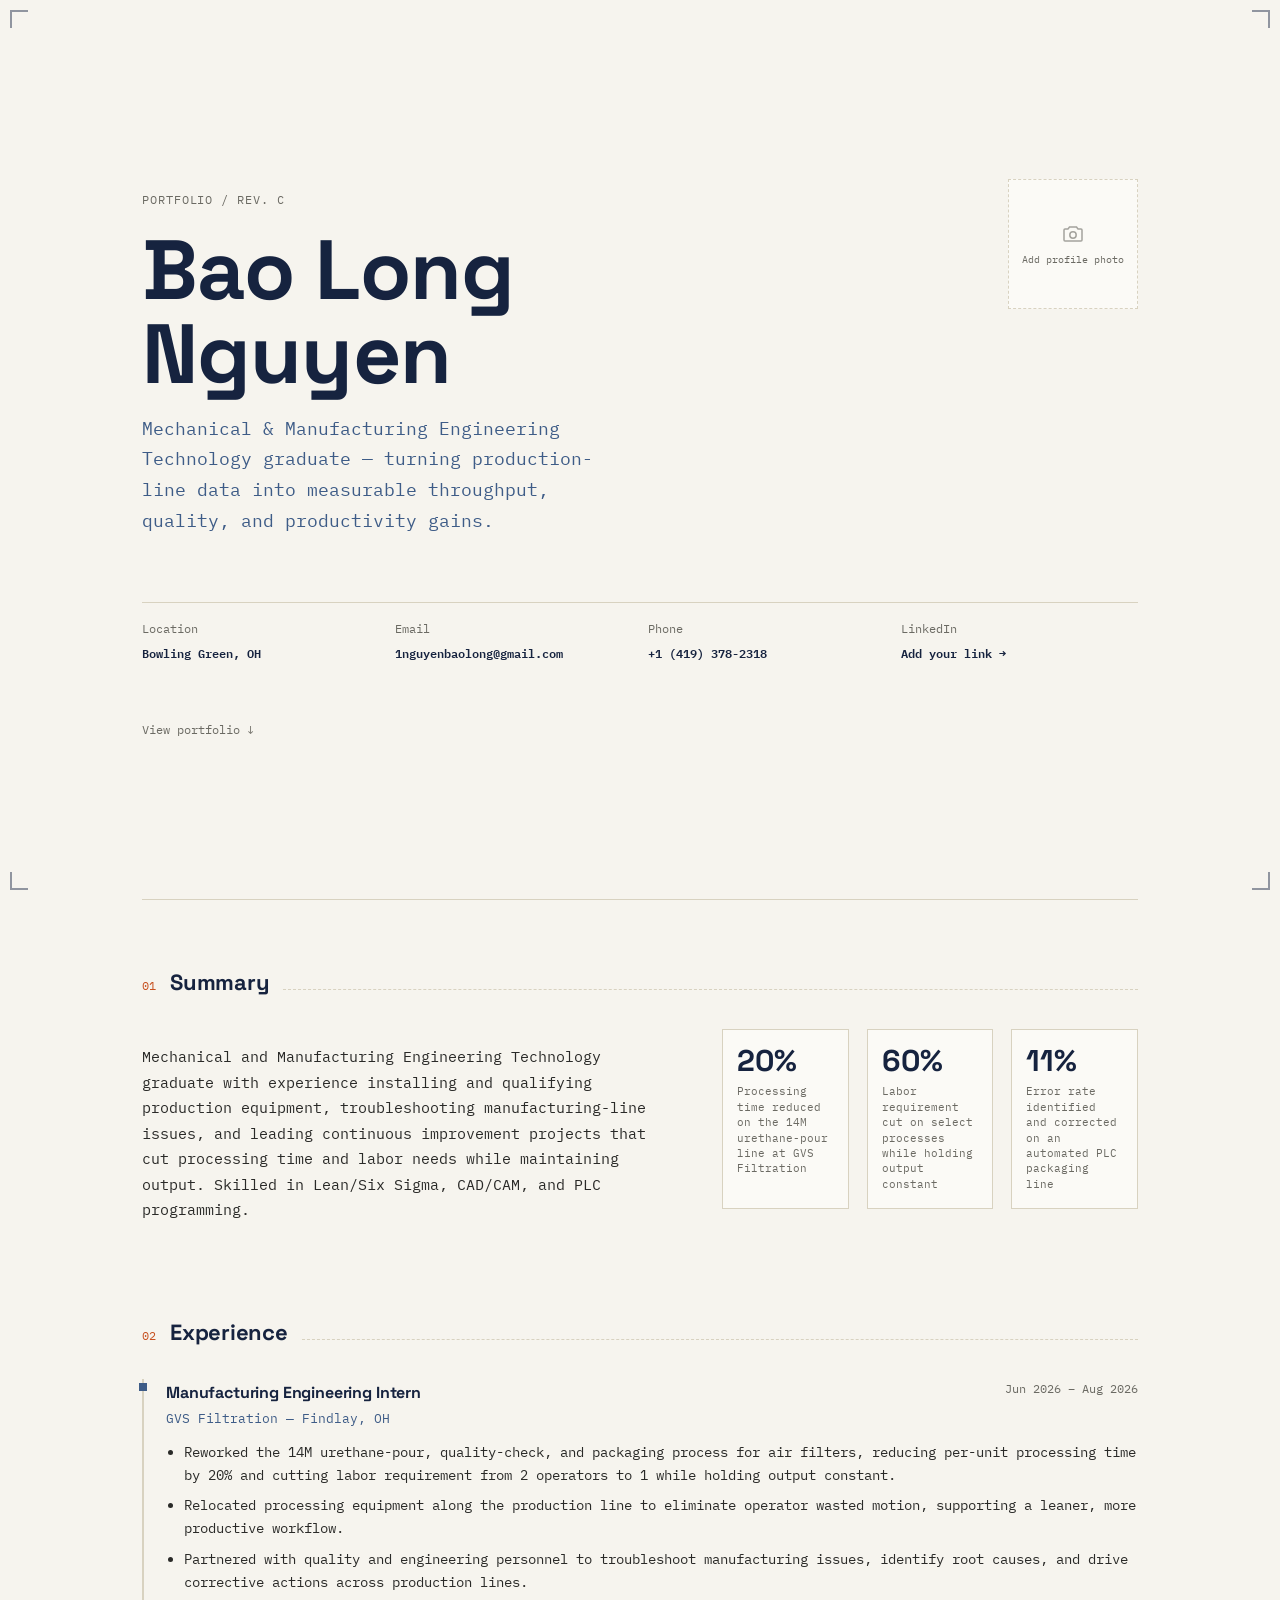
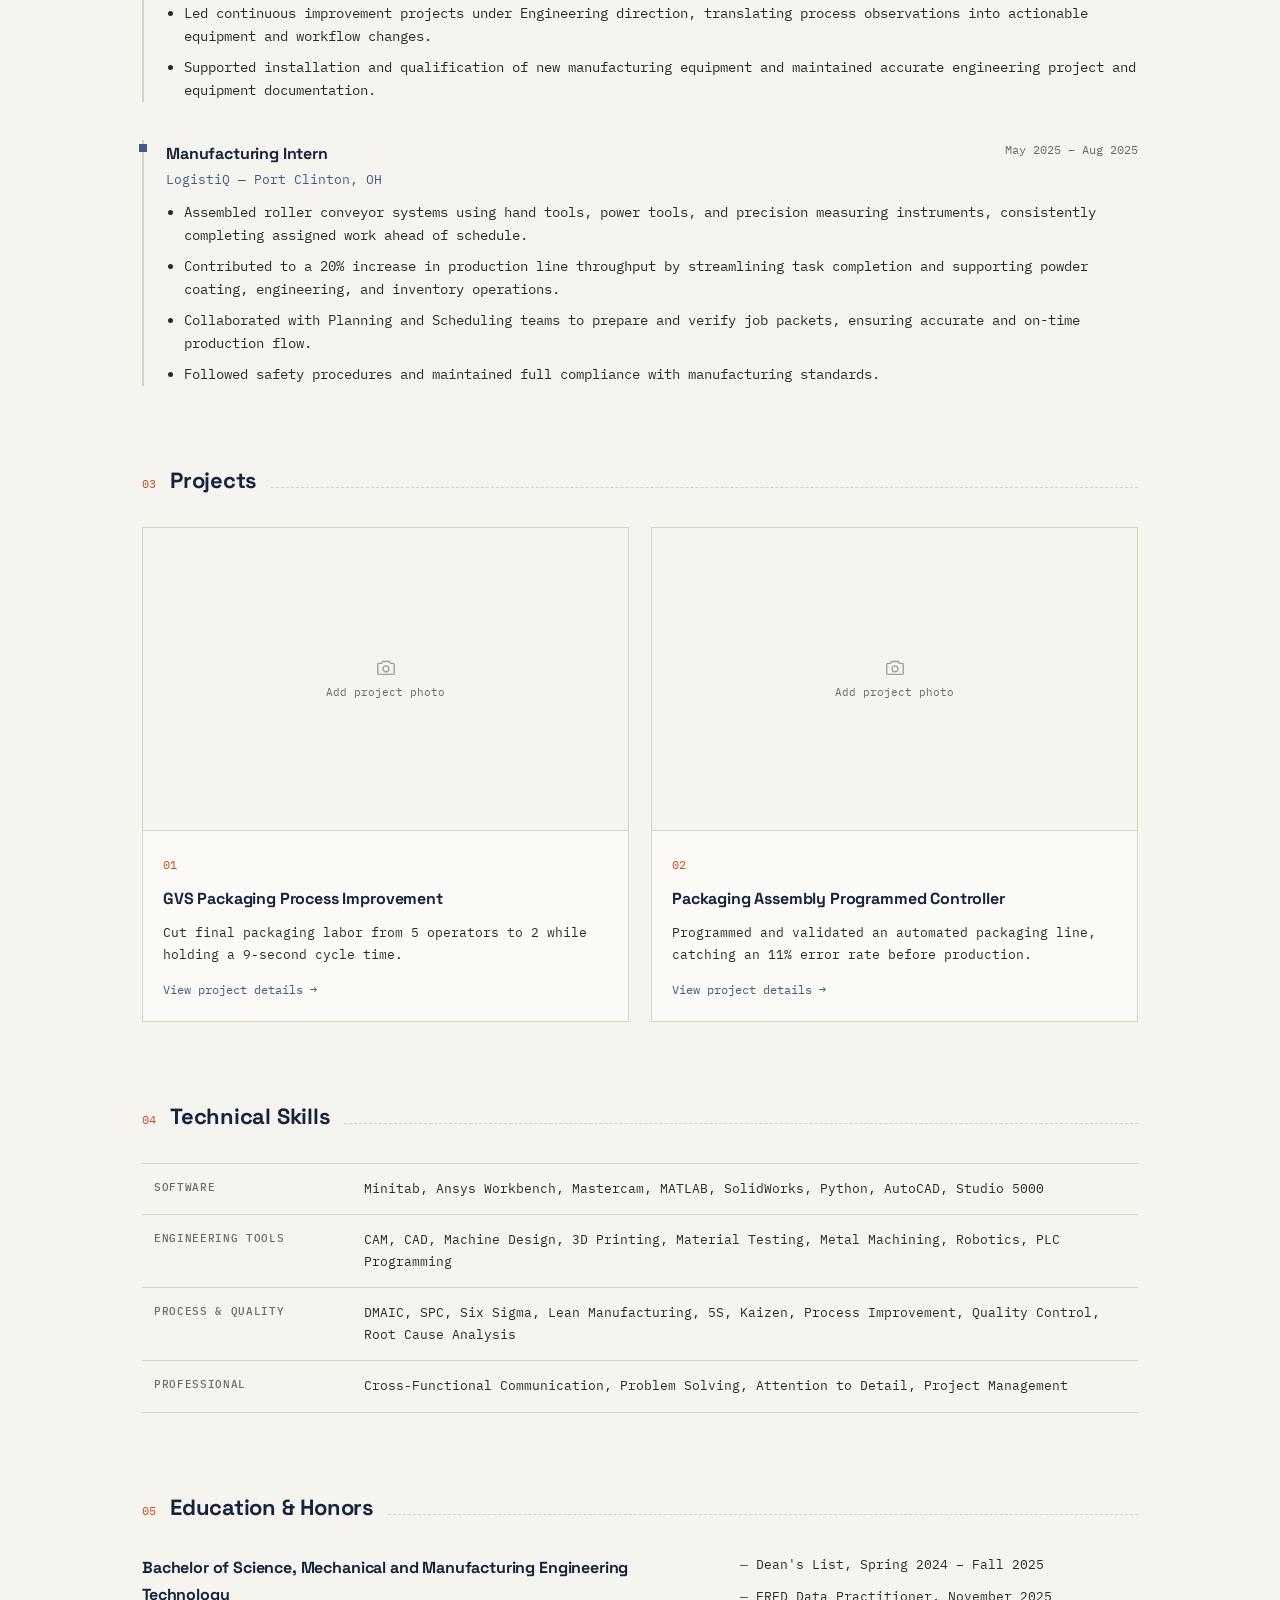
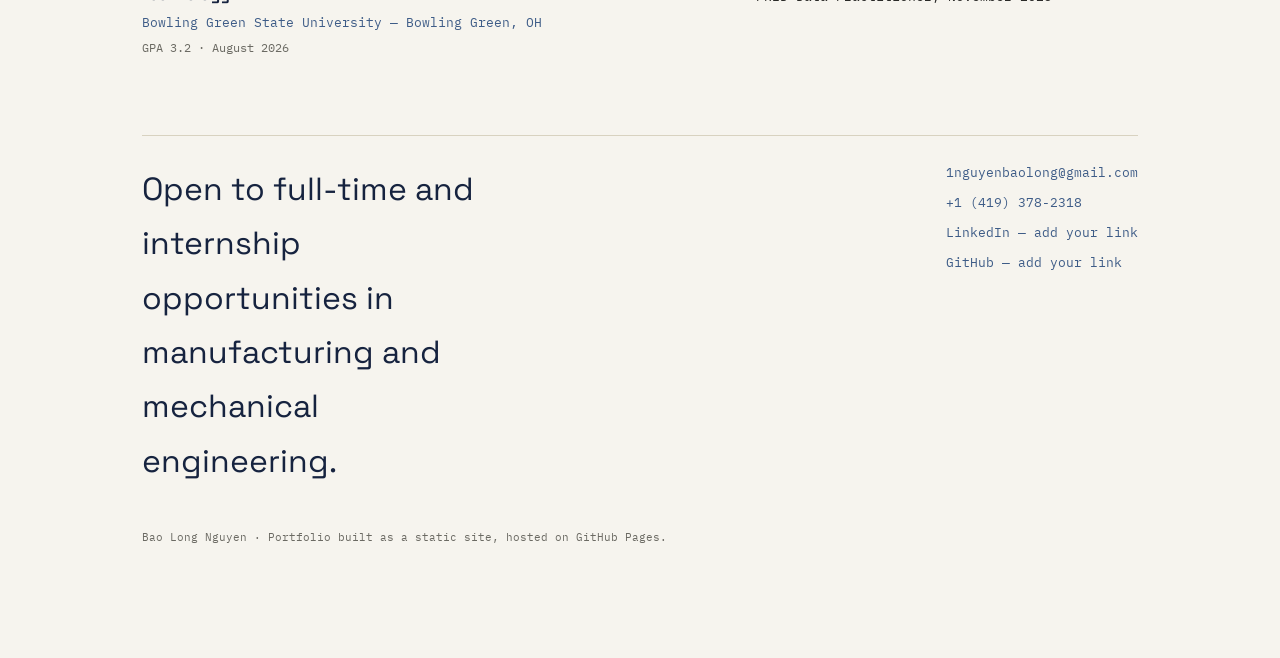
==== commit 16928aca: "Update index.html" ====
--- a/index.html
+++ b/index.html
@@ -1,10 +1,10 @@
 <!DOCTYPE html>
-<html lang="vi">
+<html lang="en">
 <head>
 <meta charset="UTF-8">
 <meta name="viewport" content="width=device-width, initial-scale=1.0">
-<title>Bao Long Nguyen — Kỹ sư Cơ khí &amp; Chế tạo</title>
-<meta name="description" content="Hồ sơ năng lực của Bao Long Nguyen, sinh viên tốt nghiệp ngành Công nghệ Kỹ thuật Cơ khí và Chế tạo.">
+<title>Bao Long Nguyen — Manufacturing &amp; Mechanical Engineering</title>
+<meta name="description" content="Portfolio of Bao Long Nguyen, Manufacturing and Mechanical Engineering Technology graduate.">
 <link rel="preconnect" href="https://fonts.googleapis.com">
 <link rel="preconnect" href="https://fonts.gstatic.com" crossorigin>
 <link href="https://fonts.googleapis.com/css2?family=Space+Grotesk:wght@500;600;700&family=IBM+Plex+Mono:wght@400;500;600&display=swap" rel="stylesheet">
@@ -17,139 +17,139 @@
   <header class="cover">
     <div class="cover-top">
       <div>
-        <p class="label">Hồ sơ năng lực / Bản C</p>
+        <p class="label">Portfolio / Rev. C</p>
         <h1>Bao Long<br>Nguyen</h1>
       </div>
       <div class="photo-slot" id="profile-photo">
         <svg viewBox="0 0 24 24" fill="none" stroke="currentColor" stroke-width="1.5"><path d="M4 8h3l1.5-2h7L17 8h3a1 1 0 0 1 1 1v10a1 1 0 0 1-1 1H4a1 1 0 0 1-1-1V9a1 1 0 0 1 1-1z"/><circle cx="12" cy="14" r="3.2"/></svg>
-        <span>Thêm ảnh chân dung</span>
+        <span>Add profile photo</span>
       </div>
     </div>
-    <p class="role">Sinh viên tốt nghiệp ngành Công nghệ Kỹ thuật Cơ khí &amp; Chế tạo — biến dữ liệu dây chuyền sản xuất thành năng suất, chất lượng và hiệu quả đo lường được.</p>
+    <p class="role">Mechanical &amp; Manufacturing Engineering Technology graduate — turning production-line data into measurable throughput, quality, and productivity gains.</p>
     <div class="titleblock">
-      <div><span class="k">Địa chỉ</span><span class="v">Bowling Green, OH</span></div>
+      <div><span class="k">Location</span><span class="v">Bowling Green, OH</span></div>
       <div><span class="k">Email</span><a class="v" href="mailto:1nguyenbaolong@gmail.com">1nguyenbaolong@gmail.com</a></div>
-      <div><span class="k">Điện thoại</span><span class="v">+1 (419) 378-2318</span></div>
-      <div><span class="k">LinkedIn</span><a class="v" href="#" target="_blank" rel="noopener">Thêm liên kết →</a></div>
+      <div><span class="k">Phone</span><span class="v">+1 (419) 378-2318</span></div>
+      <div><span class="k">LinkedIn</span><a class="v" href="#" target="_blank" rel="noopener">Add your link →</a></div>
     </div>
-    <a class="scroll-cue" href="#about">Xem portfolio ↓</a>
+    <a class="scroll-cue" href="#about">View portfolio ↓</a>
   </header>
 
   <section id="about">
-    <div class="sec-head"><span class="tag">01</span><h2>Tóm tắt</h2><div class="rule"></div></div>
+    <div class="sec-head"><span class="tag">01</span><h2>Summary</h2><div class="rule"></div></div>
     <div class="about-grid">
       <p>
-        Sinh viên tốt nghiệp ngành Công nghệ Kỹ thuật Cơ khí và Chế tạo, có kinh nghiệm lắp đặt và kiểm định
-        thiết bị sản xuất, xử lý sự cố trên dây chuyền, và dẫn dắt các dự án cải tiến liên tục giúp giảm
-        thời gian xử lý và nhân công trong khi vẫn giữ nguyên sản lượng. Thành thạo Lean/Six Sigma, CAD/CAM
-        và lập trình PLC.
+        Mechanical and Manufacturing Engineering Technology graduate with experience installing and qualifying
+        production equipment, troubleshooting manufacturing-line issues, and leading continuous improvement
+        projects that cut processing time and labor needs while maintaining output. Skilled in Lean/Six Sigma,
+        CAD/CAM, and PLC programming.
       </p>
       <div class="metrics">
-        <div class="metric"><div class="num">20%</div><div class="cap">Giảm thời gian xử lý trên dây chuyền rót urethane 14M tại GVS Filtration</div></div>
-        <div class="metric"><div class="num">60%</div><div class="cap">Giảm nhân công trên một số công đoạn trong khi vẫn giữ nguyên sản lượng</div></div>
-        <div class="metric"><div class="num">11%</div><div class="cap">Tỷ lệ lỗi phát hiện và khắc phục trên dây chuyền đóng gói tự động PLC</div></div>
+        <div class="metric"><div class="num">20%</div><div class="cap">Processing time reduced on the 14M urethane-pour line at GVS Filtration</div></div>
+        <div class="metric"><div class="num">60%</div><div class="cap">Labor requirement cut on select processes while holding output constant</div></div>
+        <div class="metric"><div class="num">11%</div><div class="cap">Error rate identified and corrected on an automated PLC packaging line</div></div>
       </div>
     </div>
   </section>
 
   <section id="experience">
-    <div class="sec-head"><span class="tag">02</span><h2>Kinh nghiệm</h2><div class="rule"></div></div>
+    <div class="sec-head"><span class="tag">02</span><h2>Experience</h2><div class="rule"></div></div>
     <div class="job">
       <div class="job-head">
-        <div><h3>Thực tập sinh Kỹ sư Sản xuất</h3><div class="org">GVS Filtration — Findlay, OH</div></div>
-        <div class="when">Th6/2026 – Th8/2026</div>
+        <div><h3>Manufacturing Engineering Intern</h3><div class="org">GVS Filtration — Findlay, OH</div></div>
+        <div class="when">Jun 2026 – Aug 2026</div>
       </div>
       <ul>
-        <li>Cải tiến quy trình rót urethane 14M, kiểm tra chất lượng và đóng gói bộ lọc khí, giảm 20% thời gian xử lý mỗi đơn vị và giảm nhân công từ 2 xuống 1 người trong khi vẫn giữ nguyên sản lượng.</li>
-        <li>Di chuyển thiết bị xử lý dọc theo dây chuyền sản xuất để loại bỏ thao tác thừa của công nhân, giúp quy trình làm việc tinh gọn và hiệu quả hơn.</li>
-        <li>Phối hợp với bộ phận chất lượng và kỹ thuật để xử lý sự cố sản xuất, xác định nguyên nhân gốc rễ và triển khai hành động khắc phục trên các dây chuyền sản xuất.</li>
-        <li>Dẫn dắt các dự án cải tiến liên tục dưới sự chỉ đạo của bộ phận Kỹ thuật, chuyển hóa quan sát quy trình thành thay đổi cụ thể về thiết bị và quy trình làm việc.</li>
-        <li>Hỗ trợ lắp đặt và kiểm định thiết bị sản xuất mới, đồng thời duy trì hồ sơ kỹ thuật và thiết bị chính xác.</li>
+        <li>Reworked the 14M urethane-pour, quality-check, and packaging process for air filters, reducing per-unit processing time by 20% and cutting labor requirement from 2 operators to 1 while holding output constant.</li>
+        <li>Relocated processing equipment along the production line to eliminate operator wasted motion, supporting a leaner, more productive workflow.</li>
+        <li>Partnered with quality and engineering personnel to troubleshoot manufacturing issues, identify root causes, and drive corrective actions across production lines.</li>
+        <li>Led continuous improvement projects under Engineering direction, translating process observations into actionable equipment and workflow changes.</li>
+        <li>Supported installation and qualification of new manufacturing equipment and maintained accurate engineering project and equipment documentation.</li>
       </ul>
     </div>
     <div class="job">
       <div class="job-head">
-        <div><h3>Thực tập sinh Sản xuất</h3><div class="org">LogistiQ — Port Clinton, OH</div></div>
-        <div class="when">Th5/2025 – Th8/2025</div>
+        <div><h3>Manufacturing Intern</h3><div class="org">LogistiQ — Port Clinton, OH</div></div>
+        <div class="when">May 2025 – Aug 2025</div>
       </div>
       <ul>
-        <li>Lắp ráp hệ thống băng tải con lăn bằng dụng cụ cầm tay, dụng cụ điện và thiết bị đo chính xác, luôn hoàn thành công việc được giao trước tiến độ.</li>
-        <li>Góp phần tăng 20% năng suất dây chuyền sản xuất bằng cách tối ưu hóa quy trình làm việc và hỗ trợ các hoạt động sơn tĩnh điện, kỹ thuật và quản lý kho.</li>
-        <li>Phối hợp với bộ phận Kế hoạch và Lịch trình để chuẩn bị và kiểm tra hồ sơ công việc, đảm bảo dòng sản xuất chính xác và đúng tiến độ.</li>
-        <li>Tuân thủ quy trình an toàn và đảm bảo tuân thủ đầy đủ các tiêu chuẩn sản xuất.</li>
+        <li>Assembled roller conveyor systems using hand tools, power tools, and precision measuring instruments, consistently completing assigned work ahead of schedule.</li>
+        <li>Contributed to a 20% increase in production line throughput by streamlining task completion and supporting powder coating, engineering, and inventory operations.</li>
+        <li>Collaborated with Planning and Scheduling teams to prepare and verify job packets, ensuring accurate and on-time production flow.</li>
+        <li>Followed safety procedures and maintained full compliance with manufacturing standards.</li>
       </ul>
     </div>
   </section>
 
   <section id="projects">
-    <div class="sec-head"><span class="tag">03</span><h2>Dự án</h2><div class="rule"></div></div>
+    <div class="sec-head"><span class="tag">03</span><h2>Projects</h2><div class="rule"></div></div>
     <div class="proj-grid">
       <a class="proj-card" href="projects/gvs-packaging.html">
         <div class="thumb">
           <svg viewBox="0 0 24 24" fill="none" stroke="currentColor" stroke-width="1.5"><path d="M4 8h3l1.5-2h7L17 8h3a1 1 0 0 1 1 1v10a1 1 0 0 1-1 1H4a1 1 0 0 1-1-1V9a1 1 0 0 1 1-1z"/><circle cx="12" cy="14" r="3.2"/></svg>
-          <span>Thêm ảnh dự án</span>
+          <span>Add project photo</span>
         </div>
         <div class="body">
           <span class="tag">01</span>
-          <h3>Cải tiến quy trình đóng gói tại GVS</h3>
-          <p class="teaser">Giảm nhân công đóng gói cuối từ 5 xuống 2 người trong khi vẫn giữ chu kỳ 9 giây.</p>
-          <span class="view">Xem chi tiết dự án →</span>
+          <h3>GVS Packaging Process Improvement</h3>
+          <p class="teaser">Cut final packaging labor from 5 operators to 2 while holding a 9-second cycle time.</p>
+          <span class="view">View project details →</span>
         </div>
       </a>
       <a class="proj-card" href="projects/plc-controller.html">
         <div class="thumb">
           <svg viewBox="0 0 24 24" fill="none" stroke="currentColor" stroke-width="1.5"><path d="M4 8h3l1.5-2h7L17 8h3a1 1 0 0 1 1 1v10a1 1 0 0 1-1 1H4a1 1 0 0 1-1-1V9a1 1 0 0 1 1-1z"/><circle cx="12" cy="14" r="3.2"/></svg>
-          <span>Thêm ảnh dự án</span>
+          <span>Add project photo</span>
         </div>
         <div class="body">
           <span class="tag">02</span>
-          <h3>Bộ điều khiển lập trình cho hệ thống đóng gói</h3>
-          <p class="teaser">Lập trình và kiểm định dây chuyền đóng gói tự động, phát hiện tỷ lệ lỗi 11% trước khi đưa vào sản xuất.</p>
-          <span class="view">Xem chi tiết dự án →</span>
+          <h3>Packaging Assembly Programmed Controller</h3>
+          <p class="teaser">Programmed and validated an automated packaging line, catching an 11% error rate before production.</p>
+          <span class="view">View project details →</span>
         </div>
       </a>
     </div>
   </section>
 
   <section id="skills">
-    <div class="sec-head"><span class="tag">04</span><h2>Kỹ năng chuyên môn</h2><div class="rule"></div></div>
+    <div class="sec-head"><span class="tag">04</span><h2>Technical Skills</h2><div class="rule"></div></div>
     <table class="spec">
-      <tr><th>Phần mềm</th><td>Minitab, Ansys Workbench, Mastercam, MATLAB, SolidWorks, Python, AutoCAD, Studio 5000</td></tr>
-      <tr><th>Công cụ kỹ thuật</th><td>CAM, CAD, Thiết kế máy, In 3D, Kiểm tra vật liệu, Gia công kim loại, Robot học, Lập trình PLC</td></tr>
-      <tr><th>Quy trình &amp; Chất lượng</th><td>DMAIC, SPC, Six Sigma, Lean Manufacturing, 5S, Kaizen, Cải tiến quy trình, Kiểm soát chất lượng, Phân tích nguyên nhân gốc rễ</td></tr>
-      <tr><th>Kỹ năng mềm</th><td>Giao tiếp liên phòng ban, Giải quyết vấn đề, Chú ý chi tiết, Quản lý dự án</td></tr>
+      <tr><th>Software</th><td>Minitab, Ansys Workbench, Mastercam, MATLAB, SolidWorks, Python, AutoCAD, Studio 5000</td></tr>
+      <tr><th>Engineering Tools</th><td>CAM, CAD, Machine Design, 3D Printing, Material Testing, Metal Machining, Robotics, PLC Programming</td></tr>
+      <tr><th>Process &amp; Quality</th><td>DMAIC, SPC, Six Sigma, Lean Manufacturing, 5S, Kaizen, Process Improvement, Quality Control, Root Cause Analysis</td></tr>
+      <tr><th>Professional</th><td>Cross-Functional Communication, Problem Solving, Attention to Detail, Project Management</td></tr>
     </table>
   </section>
 
   <section id="education">
-    <div class="sec-head"><span class="tag">05</span><h2>Học vấn &amp; Giải thưởng</h2><div class="rule"></div></div>
+    <div class="sec-head"><span class="tag">05</span><h2>Education &amp; Honors</h2><div class="rule"></div></div>
     <div class="edu-grid">
       <div>
-        <h3>Cử nhân Khoa học, Công nghệ Kỹ thuật Cơ khí và Chế tạo</h3>
-        <div class="org">Đại học Bowling Green State — Bowling Green, OH</div>
-        <div class="when">GPA 3.2 · Tháng 8/2026</div>
+        <h3>Bachelor of Science, Mechanical and Manufacturing Engineering Technology</h3>
+        <div class="org">Bowling Green State University — Bowling Green, OH</div>
+        <div class="when">GPA 3.2 · August 2026</div>
       </div>
       <ul class="honors">
-        <li>Danh sách Hiệu trưởng, Học kỳ Xuân 2024 – Thu 2025</li>
-        <li>Chứng chỉ FRED Data Practitioner, Tháng 11/2025</li>
+        <li>Dean's List, Spring 2024 – Fall 2025</li>
+        <li>FRED Data Practitioner, November 2025</li>
       </ul>
     </div>
   </section>
 
   <footer id="contact">
-    <div class="big">Sẵn sàng cho các cơ hội việc làm toàn thời gian và thực tập trong lĩnh vực sản xuất và cơ khí.</div>
+    <div class="big">Open to full-time and internship opportunities in manufacturing and mechanical engineering.</div>
     <div class="links">
       <a href="mailto:1nguyenbaolong@gmail.com">1nguyenbaolong@gmail.com</a>
       <a href="tel:+14193782318">+1 (419) 378-2318</a>
-      <a href="#" target="_blank" rel="noopener">LinkedIn — thêm liên kết</a>
-      <a href="#" target="_blank" rel="noopener">GitHub — thêm liên kết</a>
+      <a href="#" target="_blank" rel="noopener">LinkedIn — add your link</a>
+      <a href="#" target="_blank" rel="noopener">GitHub — add your link</a>
     </div>
   </footer>
-  <p class="fine">Bao Long Nguyen · Portfolio là trang web tĩnh, được lưu trữ trên GitHub Pages.</p>
+  <p class="fine">Bao Long Nguyen · Portfolio built as a static site, hosted on GitHub Pages.</p>
 </div>
 
 <script>
-  const PROFILE_PHOTO = null; // <-- thay null bằng đường dẫn ảnh, ví dụ "images/profile.jpg"
+  const PROFILE_PHOTO = null; // <-- replace null with an image path, e.g. "images/profile.jpg"
   if (PROFILE_PHOTO) {
     document.getElementById('profile-photo').innerHTML = `<img src="${PROFILE_PHOTO}" alt="Bao Long Nguyen">`;
   }
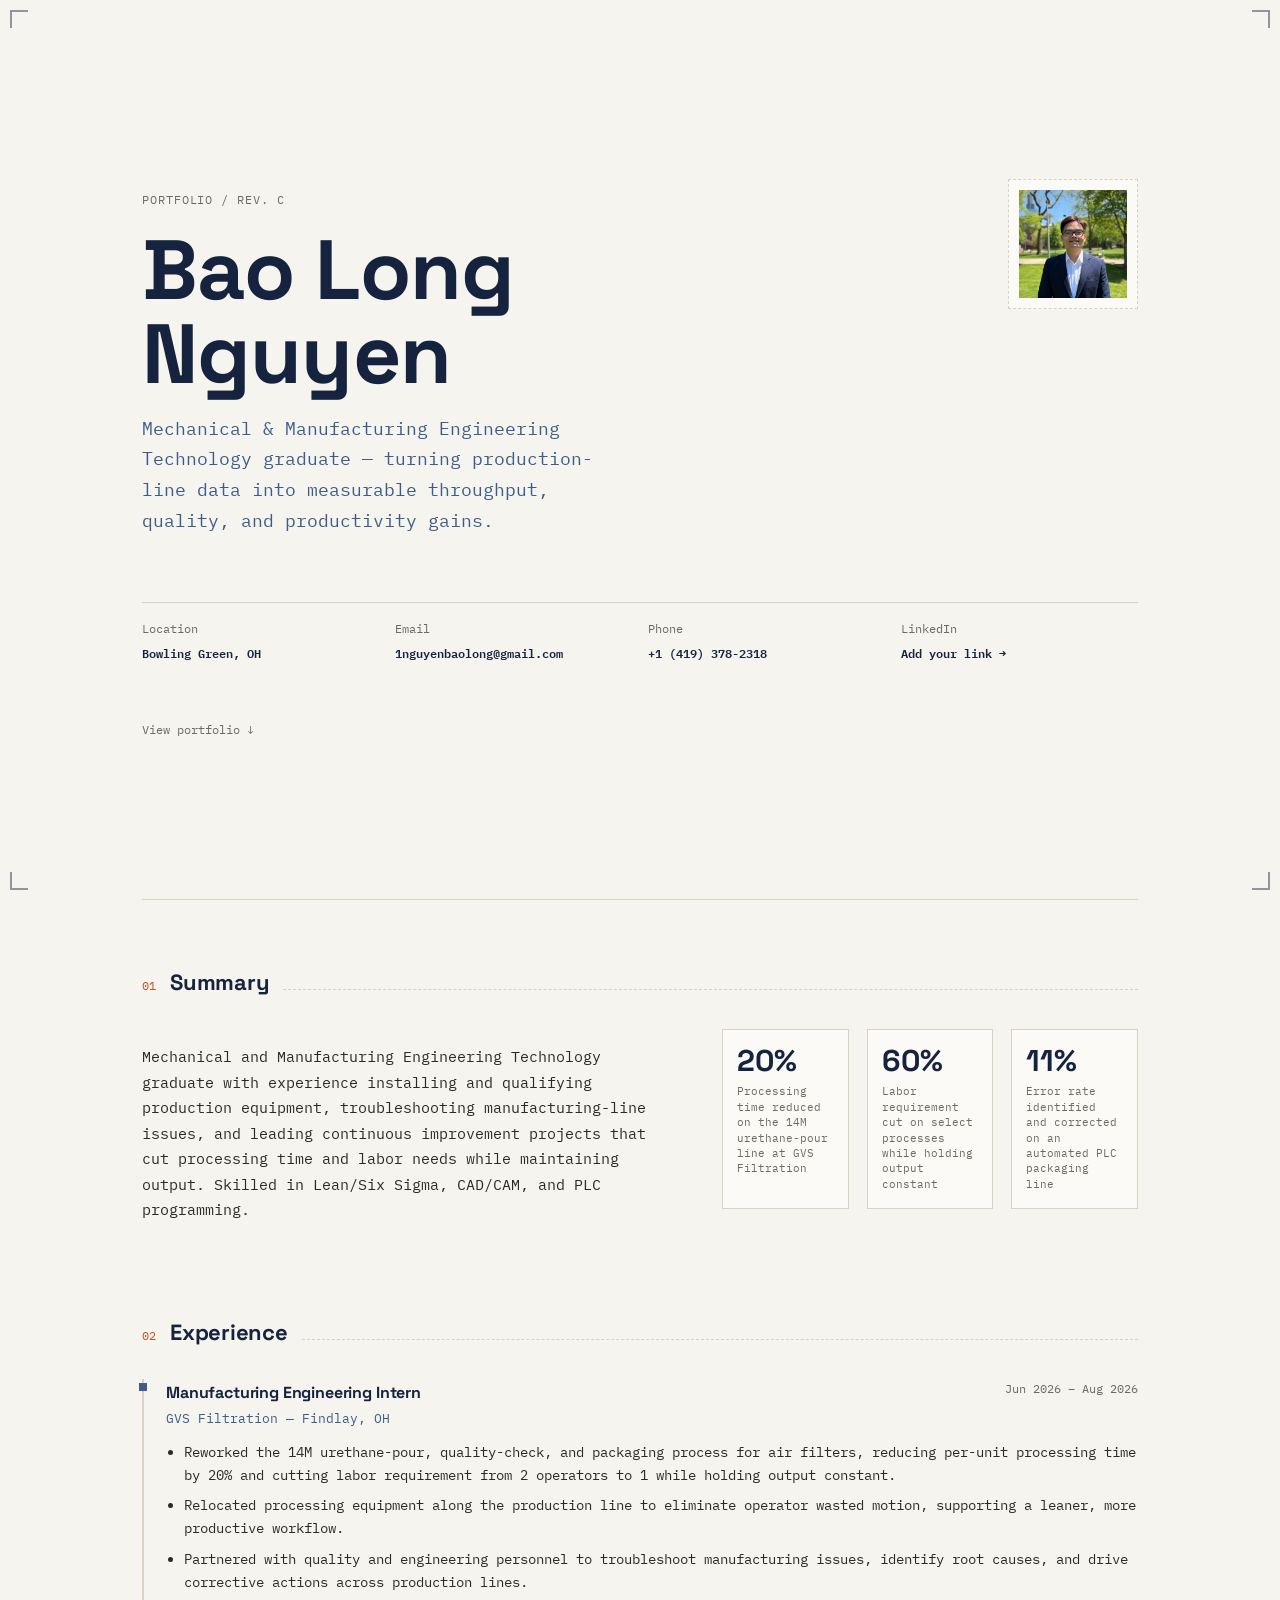
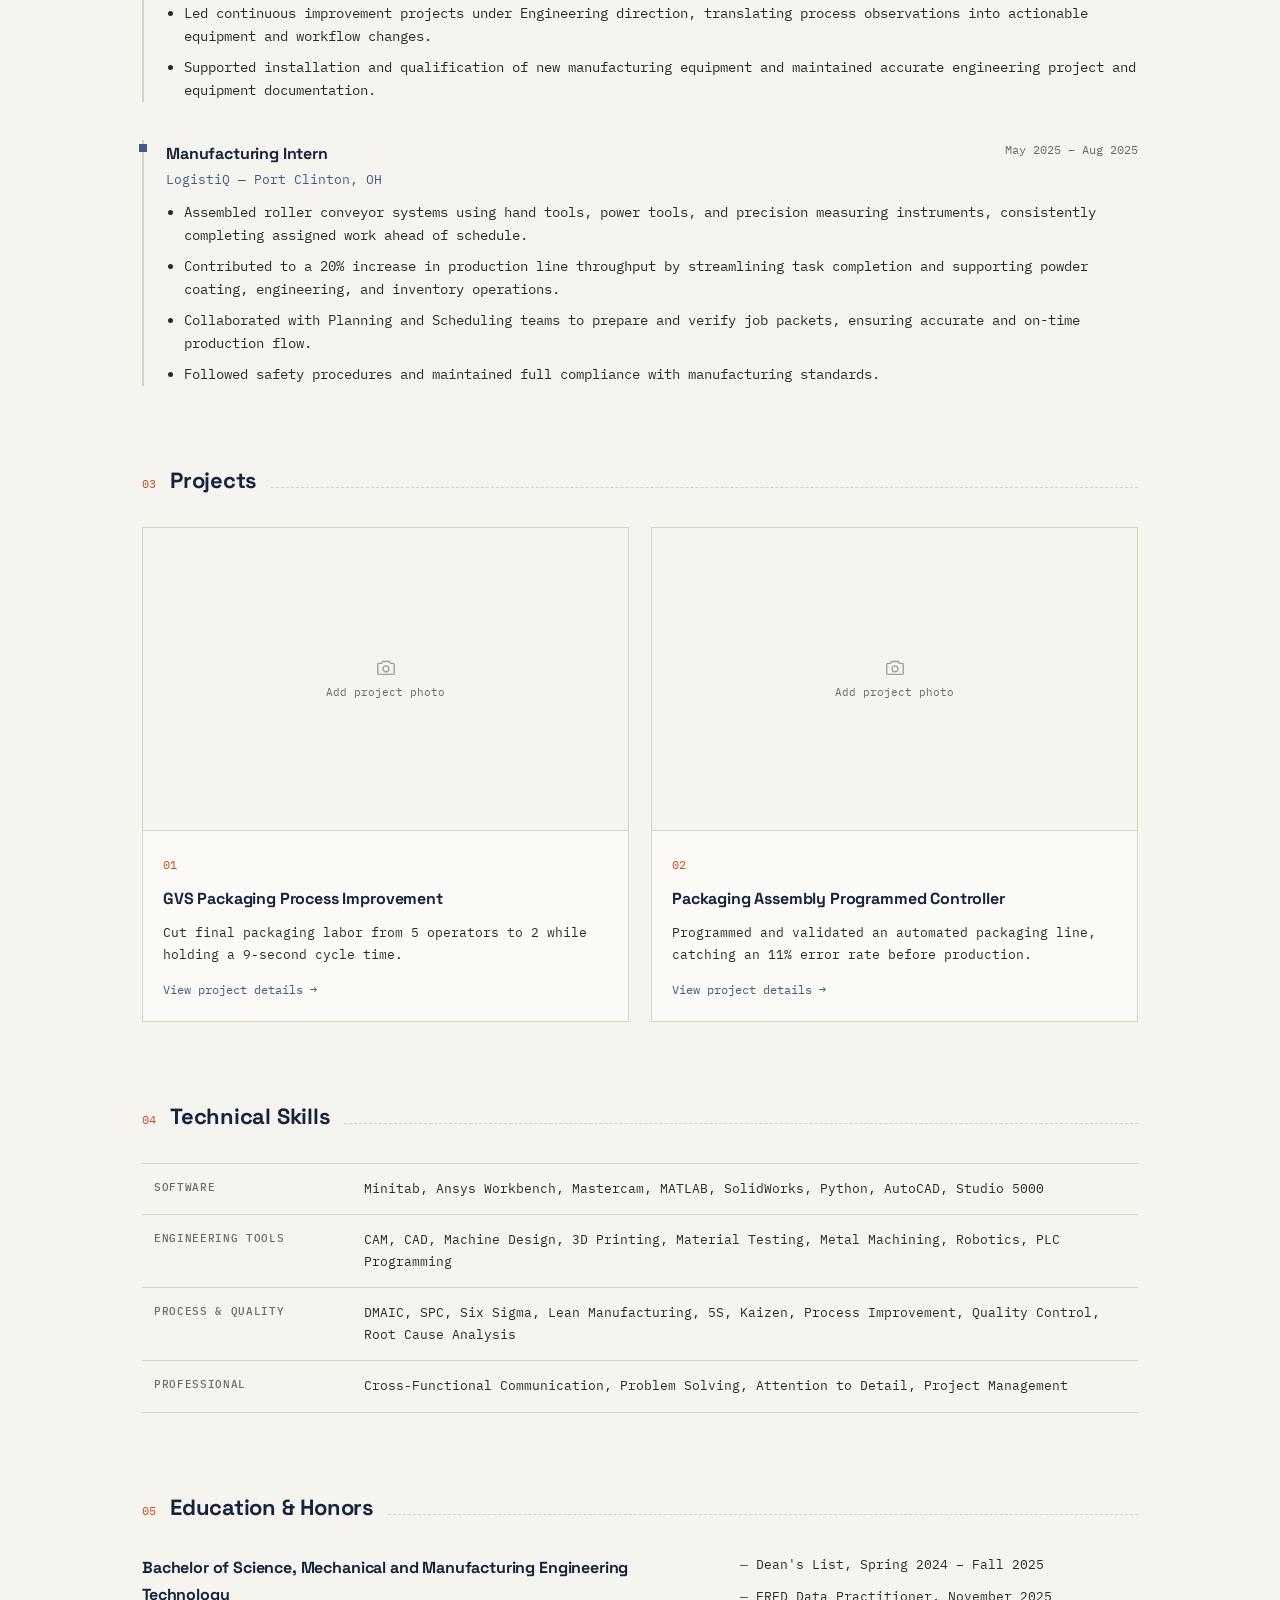
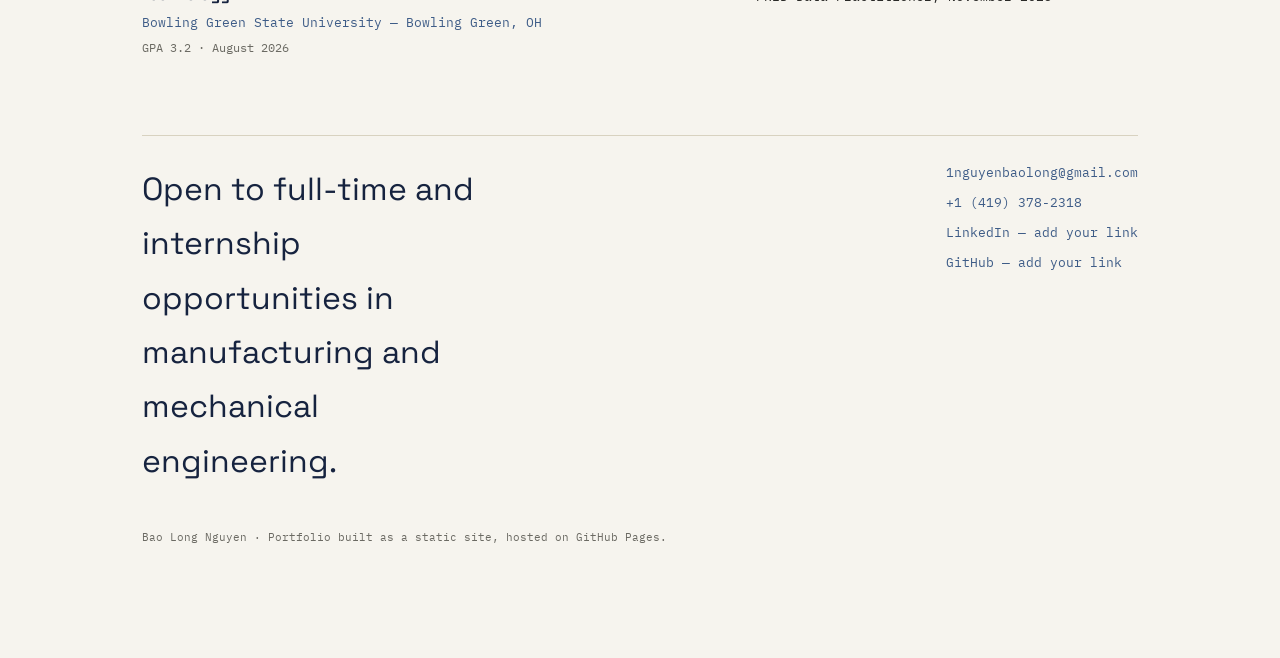
==== commit 177148b6: "Fix profile photo variable assignment syntax" ====
--- a/index.html
+++ b/index.html
@@ -149,7 +149,7 @@
 </div>
 
 <script>
-  const PROFILE_PHOTO = null; // <-- replace null with an image path, e.g. "images/profile.jpg"
+  const PROFILE_PHOTO = "profile_picture.jpg";
   if (PROFILE_PHOTO) {
     document.getElementById('profile-photo').innerHTML = `<img src="${PROFILE_PHOTO}" alt="Bao Long Nguyen">`;
   }
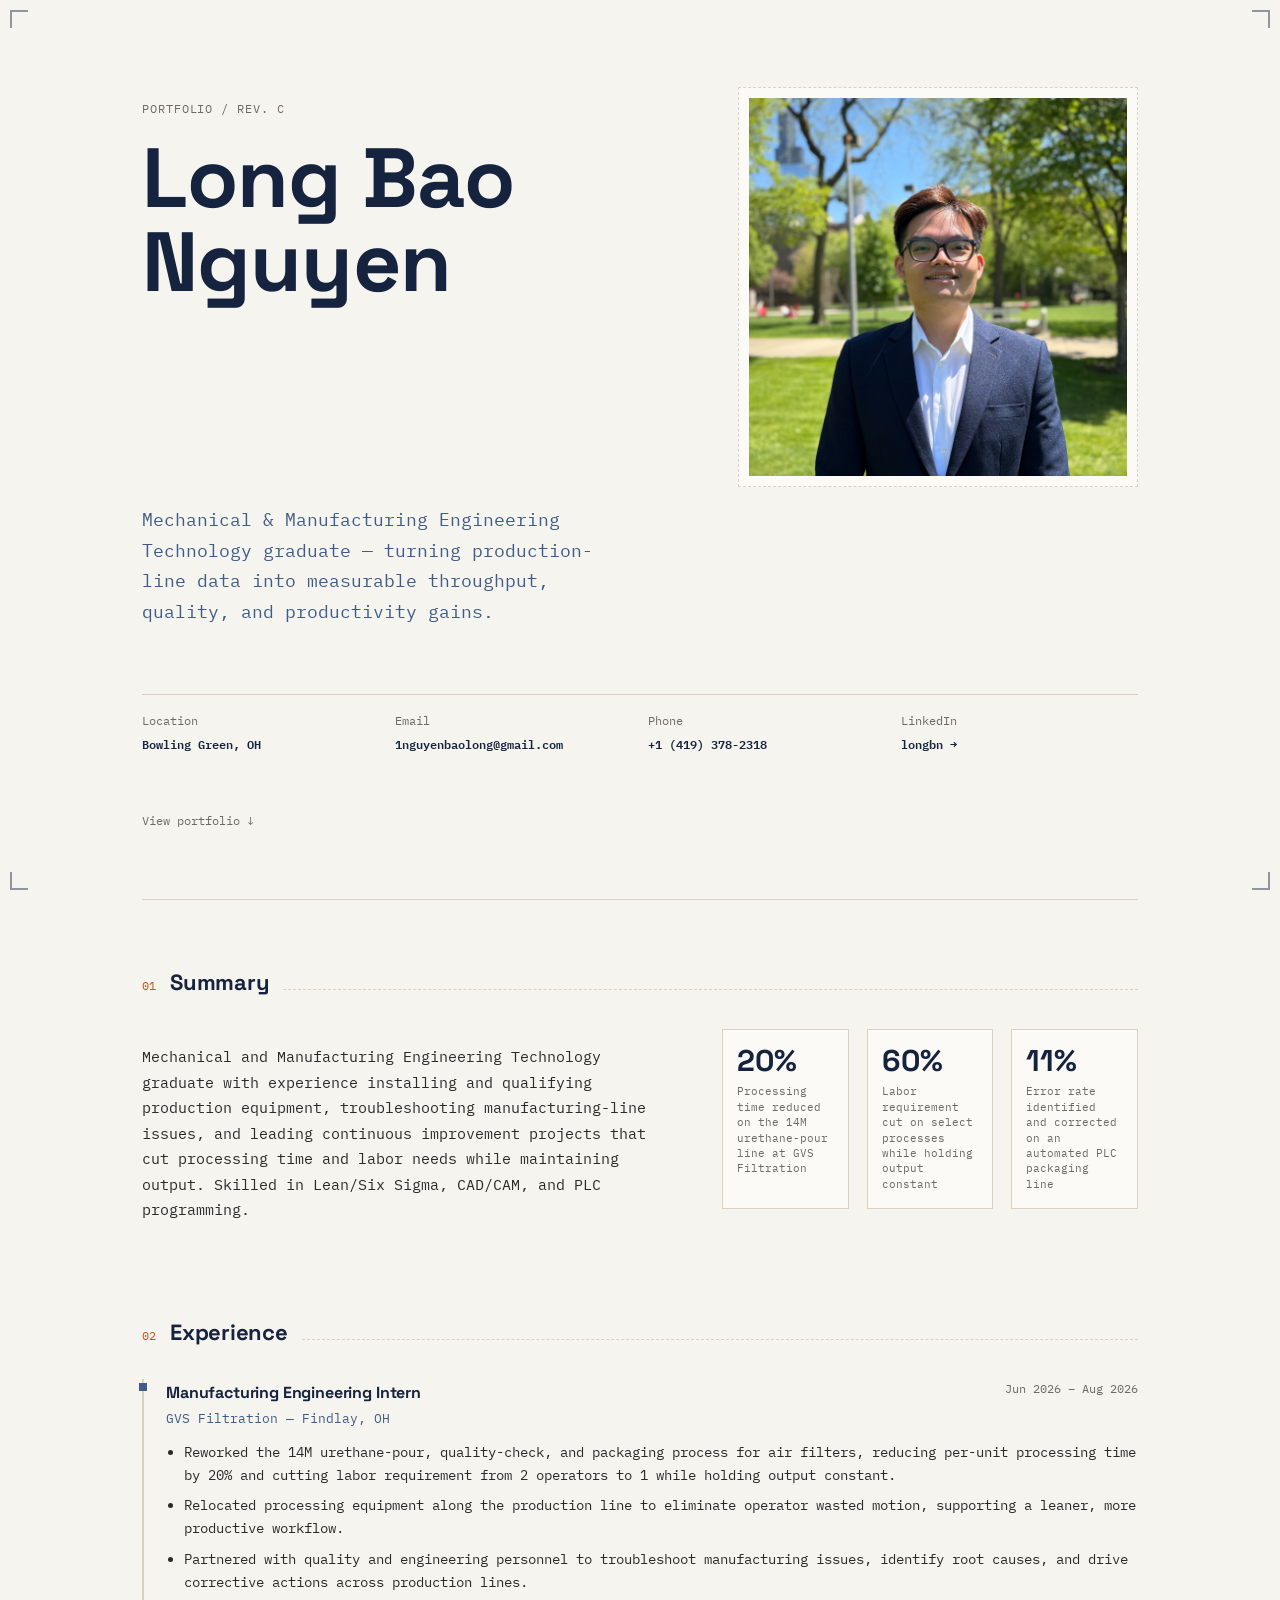
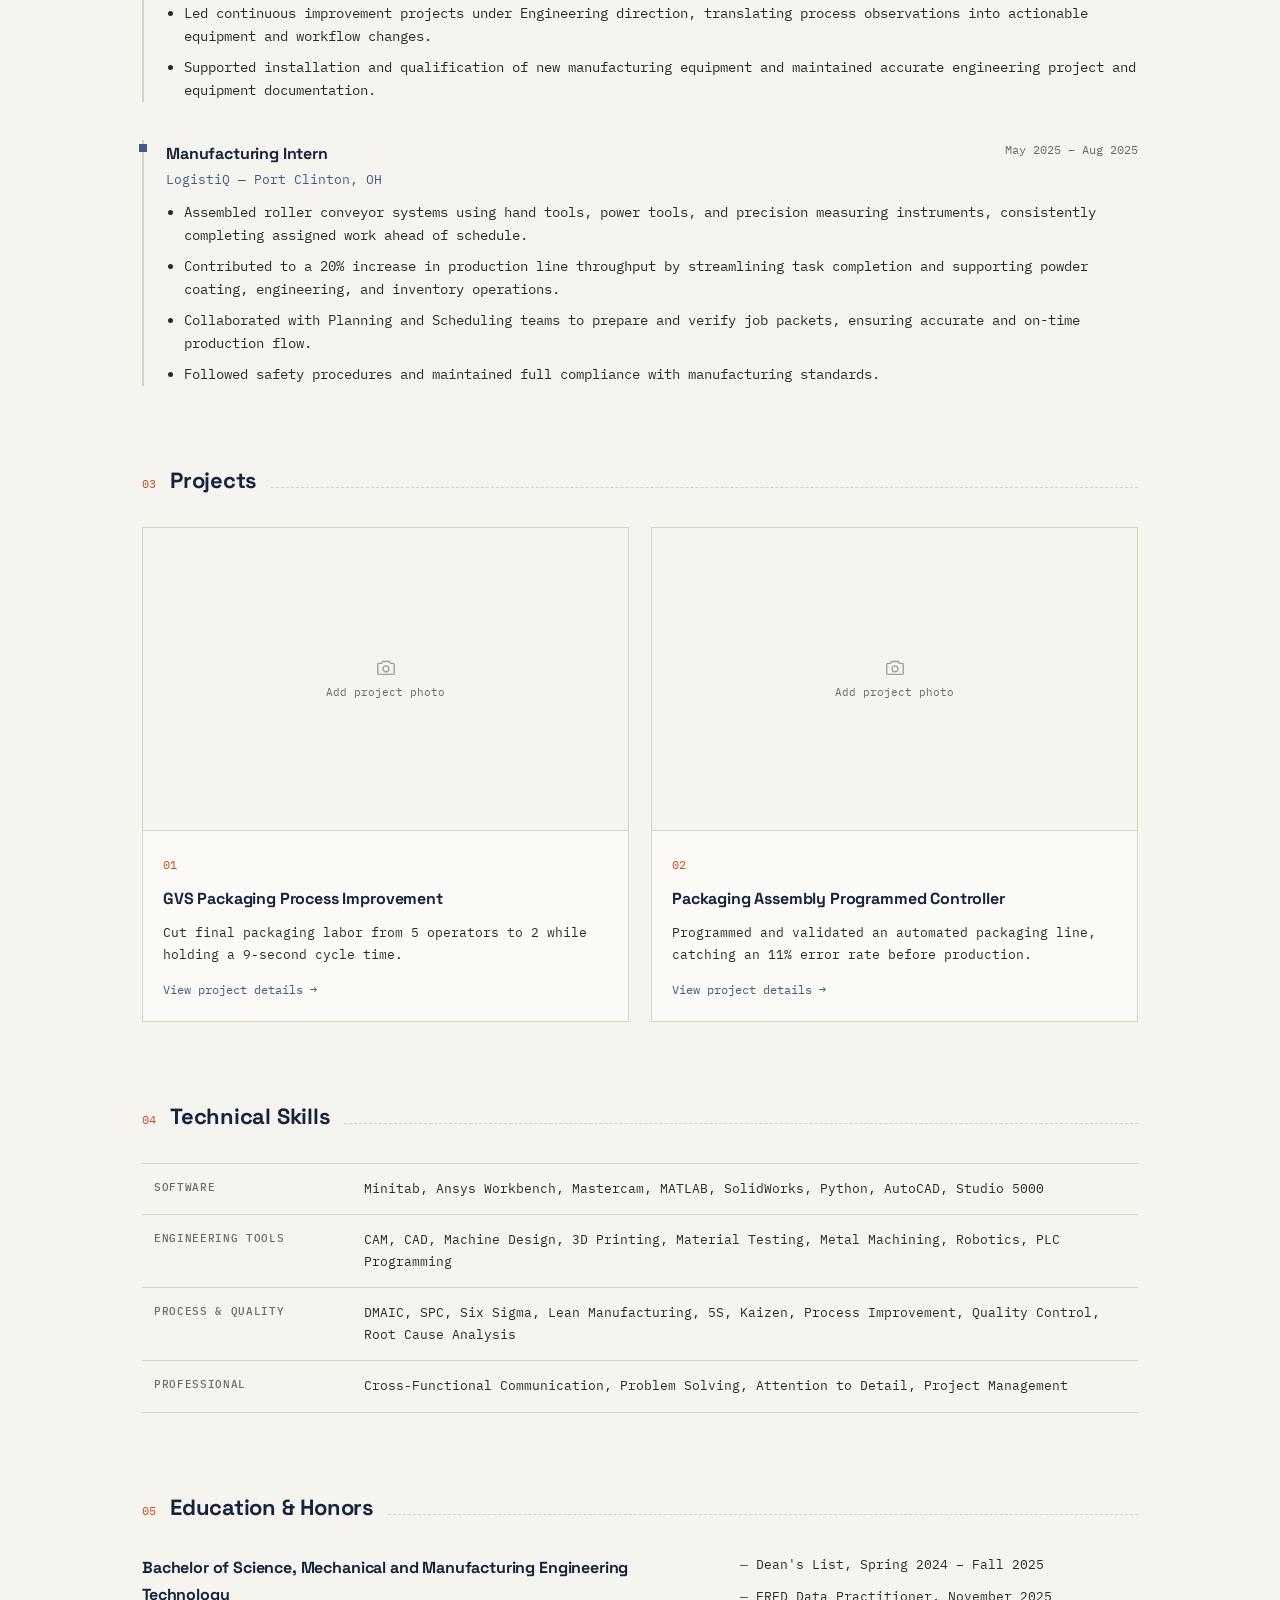
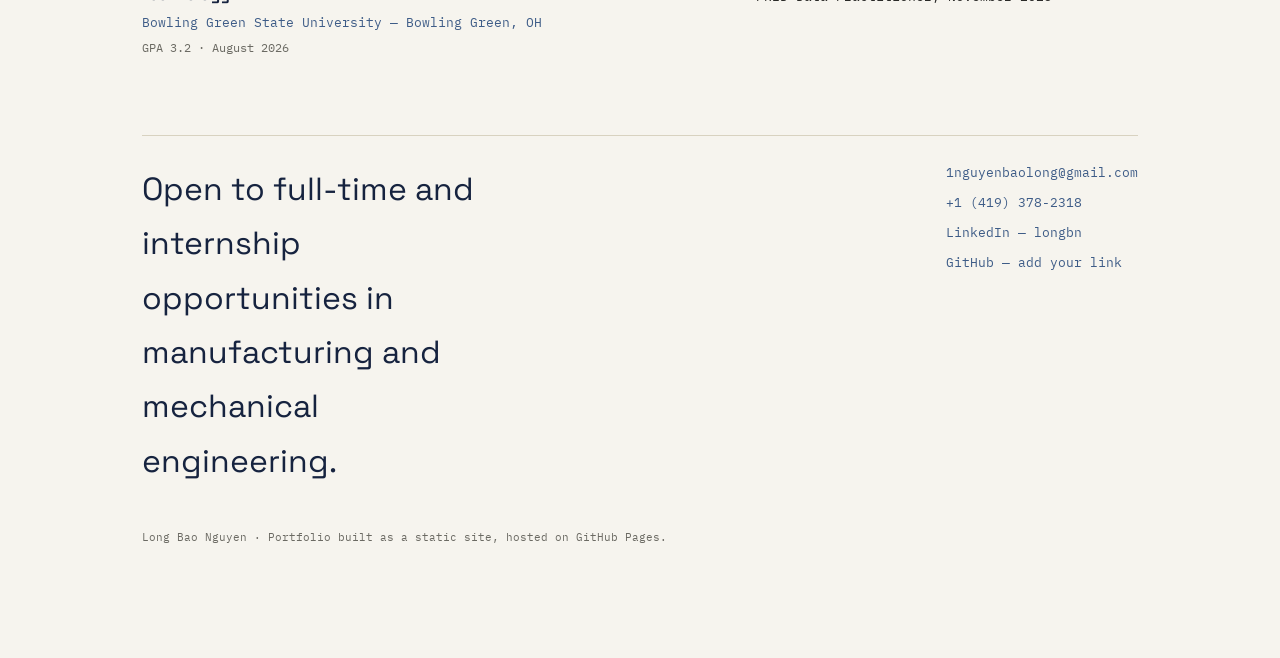
==== commit 1dc66f9b: "Update name from 'Bao Long Nguyen' to 'Long Bao Nguyen'" ====
--- a/index.html
+++ b/index.html
@@ -3,8 +3,8 @@
 <head>
 <meta charset="UTF-8">
 <meta name="viewport" content="width=device-width, initial-scale=1.0">
-<title>Bao Long Nguyen — Manufacturing &amp; Mechanical Engineering</title>
-<meta name="description" content="Portfolio of Bao Long Nguyen, Manufacturing and Mechanical Engineering Technology graduate.">
+<title>Long Bao Nguyen — Manufacturing &amp; Mechanical Engineering</title>
+<meta name="description" content="Portfolio of Long Bao Nguyen, Manufacturing and Mechanical Engineering Technology graduate.">
 <link rel="preconnect" href="https://fonts.googleapis.com">
 <link rel="preconnect" href="https://fonts.gstatic.com" crossorigin>
 <link href="https://fonts.googleapis.com/css2?family=Space+Grotesk:wght@500;600;700&family=IBM+Plex+Mono:wght@400;500;600&display=swap" rel="stylesheet">
@@ -18,7 +18,7 @@
     <div class="cover-top">
       <div>
         <p class="label">Portfolio / Rev. C</p>
-        <h1>Bao Long<br>Nguyen</h1>
+        <h1>Long Bao<br>Nguyen</h1>
       </div>
       <div class="photo-slot" id="profile-photo">
         <svg viewBox="0 0 24 24" fill="none" stroke="currentColor" stroke-width="1.5"><path d="M4 8h3l1.5-2h7L17 8h3a1 1 0 0 1 1 1v10a1 1 0 0 1-1 1H4a1 1 0 0 1-1-1V9a1 1 0 0 1 1-1z"/><circle cx="12" cy="14" r="3.2"/></svg>
@@ -30,7 +30,7 @@
       <div><span class="k">Location</span><span class="v">Bowling Green, OH</span></div>
       <div><span class="k">Email</span><a class="v" href="mailto:1nguyenbaolong@gmail.com">1nguyenbaolong@gmail.com</a></div>
       <div><span class="k">Phone</span><span class="v">+1 (419) 378-2318</span></div>
-      <div><span class="k">LinkedIn</span><a class="v" href="#" target="_blank" rel="noopener">Add your link →</a></div>
+      <div><span class="k">LinkedIn</span><a class="v" href="https://www.linkedin.com/in/longbn/" target="_blank" rel="noopener">longbn →</a></div>
     </div>
     <a class="scroll-cue" href="#about">View portfolio ↓</a>
   </header>
@@ -141,17 +141,17 @@
     <div class="links">
       <a href="mailto:1nguyenbaolong@gmail.com">1nguyenbaolong@gmail.com</a>
       <a href="tel:+14193782318">+1 (419) 378-2318</a>
-      <a href="#" target="_blank" rel="noopener">LinkedIn — add your link</a>
+      <a href="https://www.linkedin.com/in/longbn/" target="_blank" rel="noopener">LinkedIn — longbn</a>
       <a href="#" target="_blank" rel="noopener">GitHub — add your link</a>
     </div>
   </footer>
-  <p class="fine">Bao Long Nguyen · Portfolio built as a static site, hosted on GitHub Pages.</p>
+  <p class="fine">Long Bao Nguyen · Portfolio built as a static site, hosted on GitHub Pages.</p>
 </div>
 
 <script>
   const PROFILE_PHOTO = "profile_picture.jpg";
   if (PROFILE_PHOTO) {
-    document.getElementById('profile-photo').innerHTML = `<img src="${PROFILE_PHOTO}" alt="Bao Long Nguyen">`;
+    document.getElementById('profile-photo').innerHTML = `<img src="${PROFILE_PHOTO}" alt="Long Bao Nguyen">`;
   }
 </script>
 </body>
--- a/style.css
+++ b/style.css
@@ -52,7 +52,7 @@
 .scroll-cue:hover{ color:var(--signal); }
 
 .photo-slot{
-  width:130px; height:130px; border:1.5px dashed var(--line); background:var(--paper-raised);
+  width:400px; height:400px; border:1.5px dashed var(--line); background:var(--paper-raised);
   display:flex; flex-direction:column; align-items:center; justify-content:center; gap:8px;
   text-align:center; padding:10px; color:var(--muted); font-size:10px; line-height:1.4; flex-shrink:0;
 }
@@ -145,6 +145,7 @@
 
 @media (max-width: 760px){
   .cover-top{ flex-direction:column; }
+  .photo-slot{ width:150px; height:150px; }
   .about-grid, .edu-grid{ grid-template-columns:1fr; }
   .cover .titleblock{ grid-template-columns:1fr 1fr; }
   .metrics{ grid-template-columns:1fr; }
